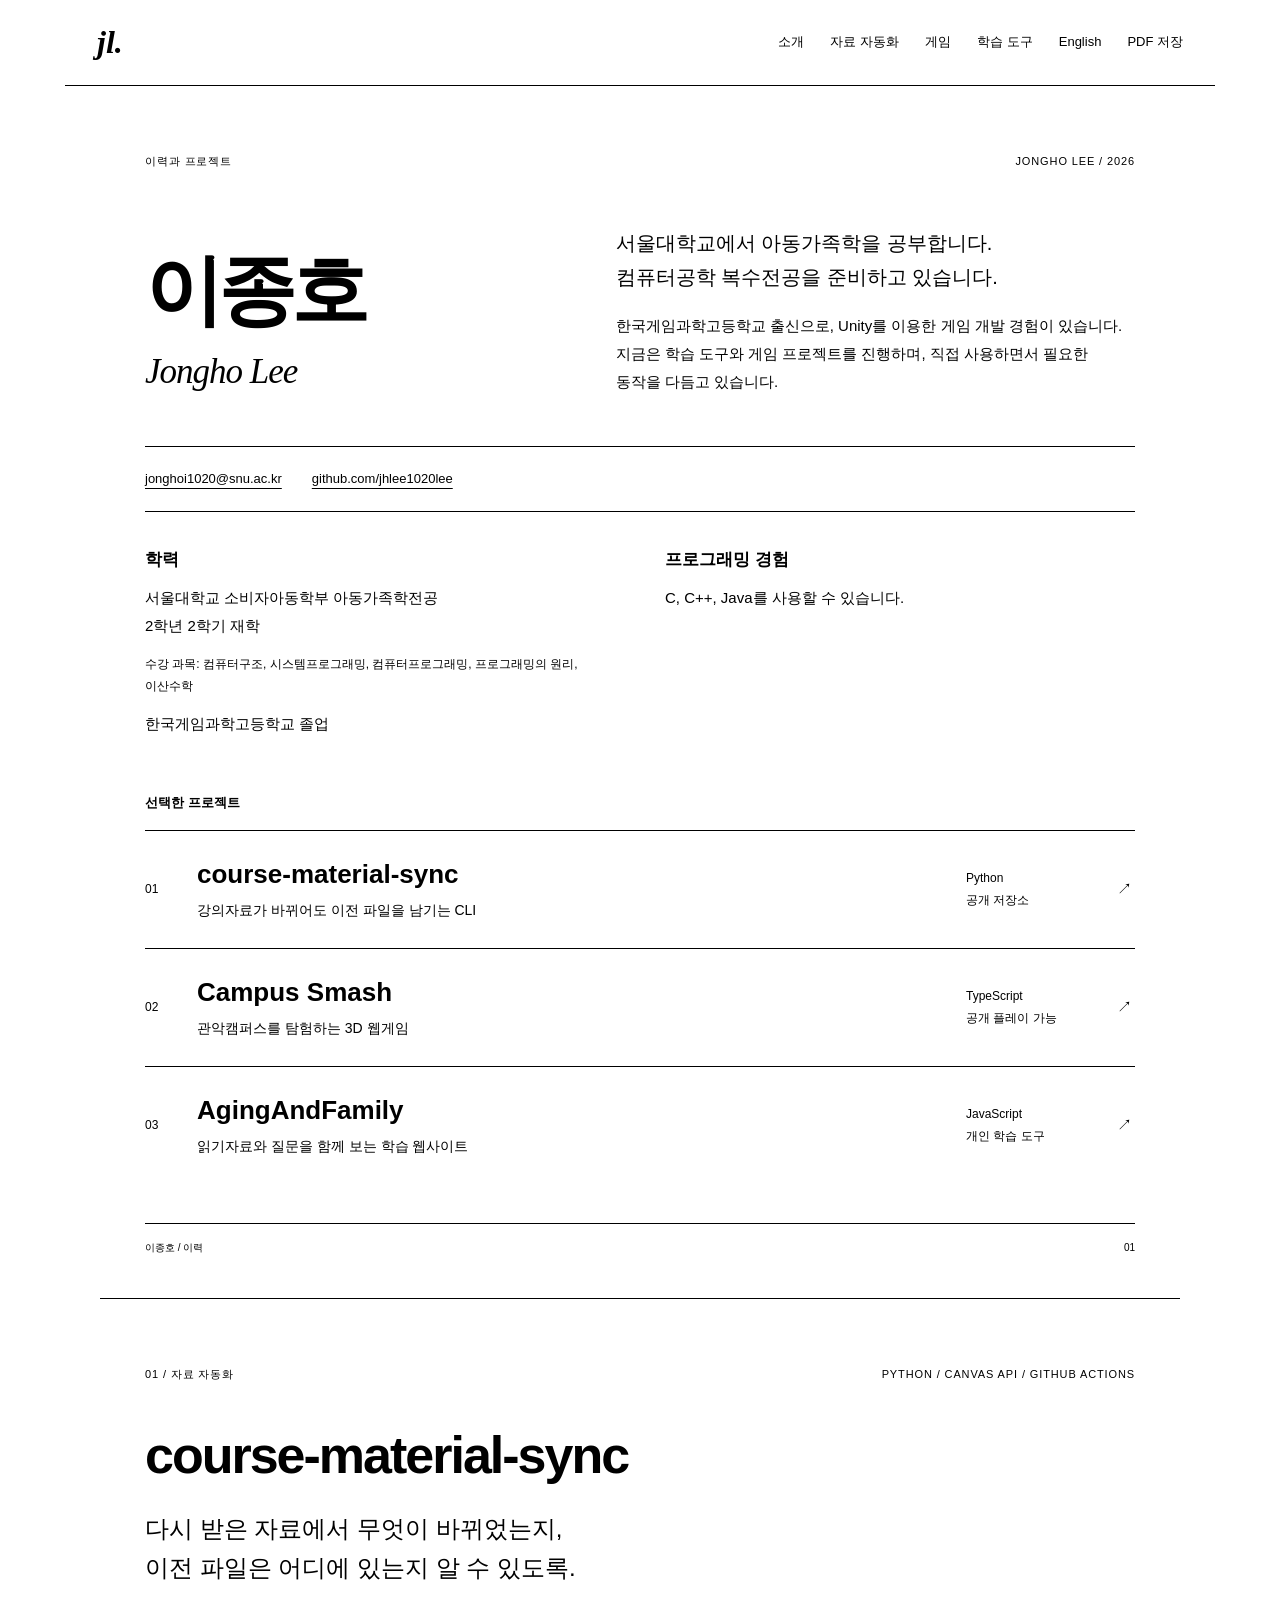
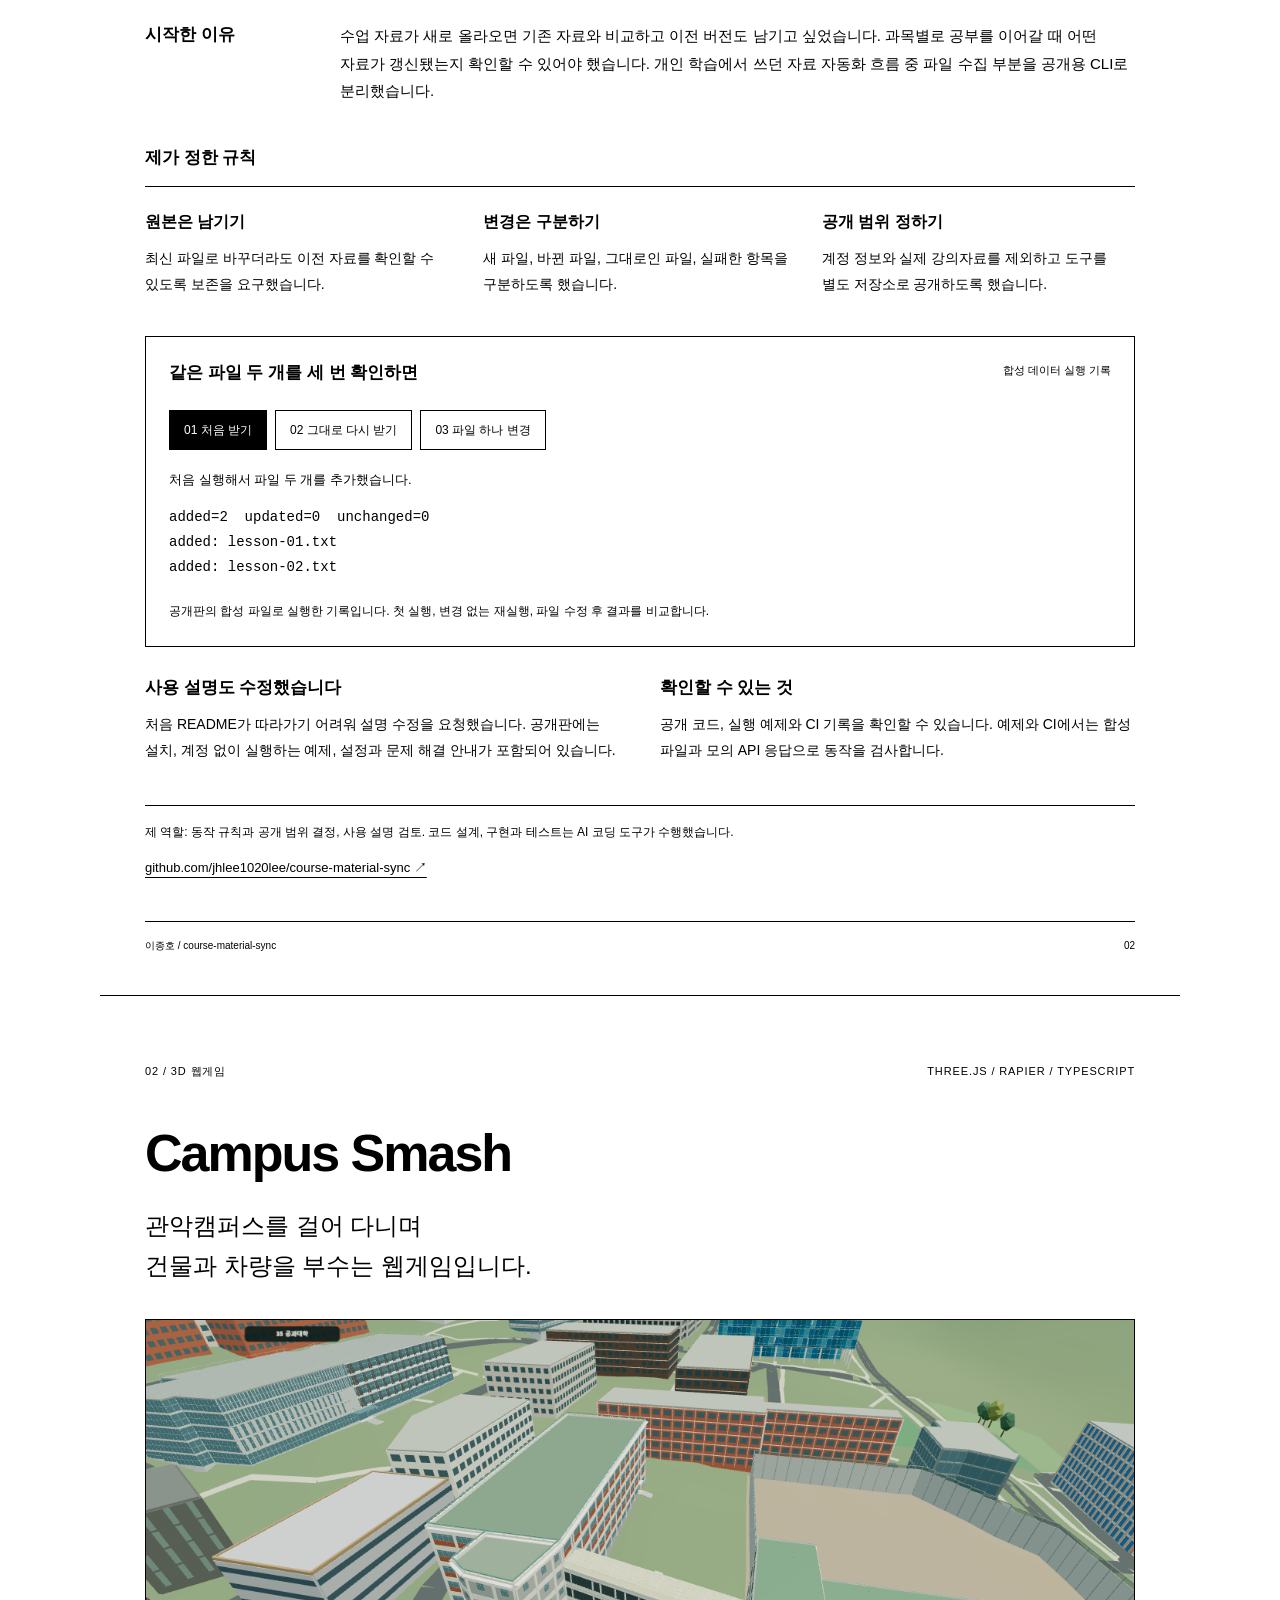
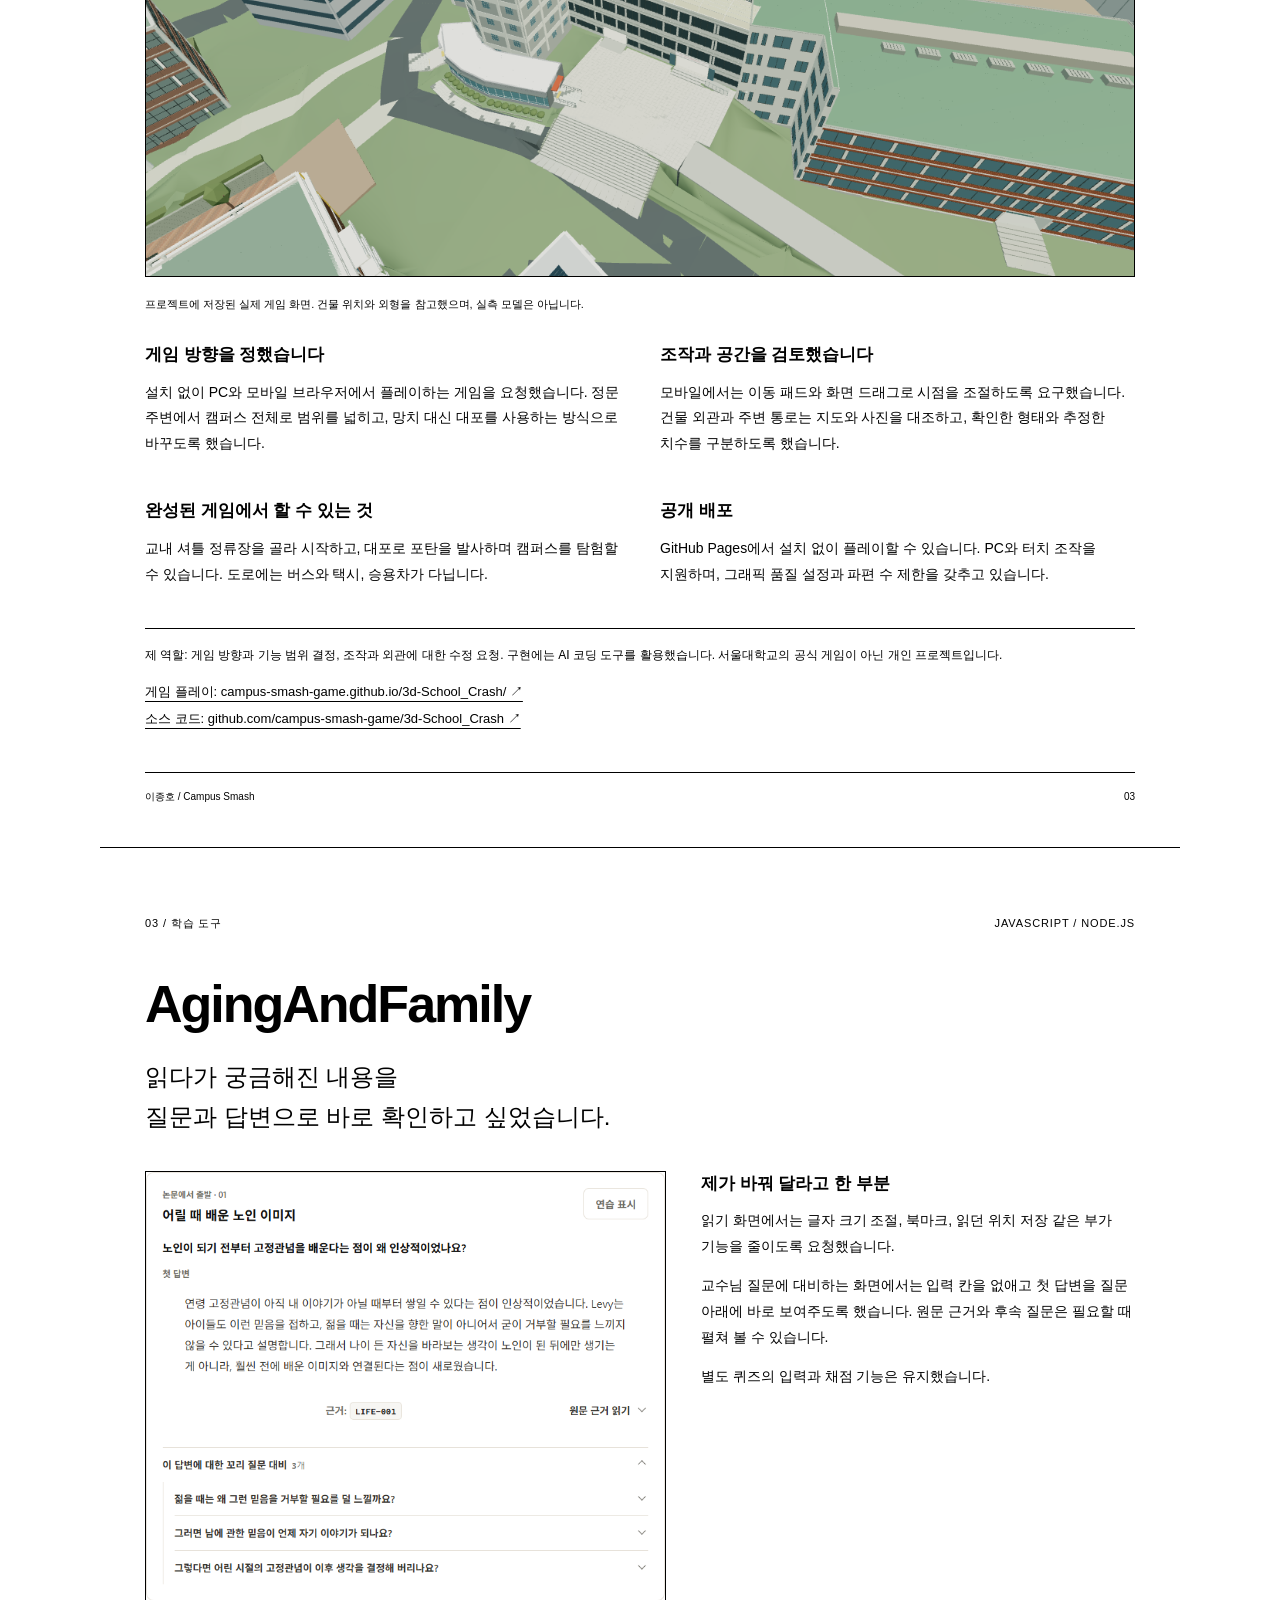
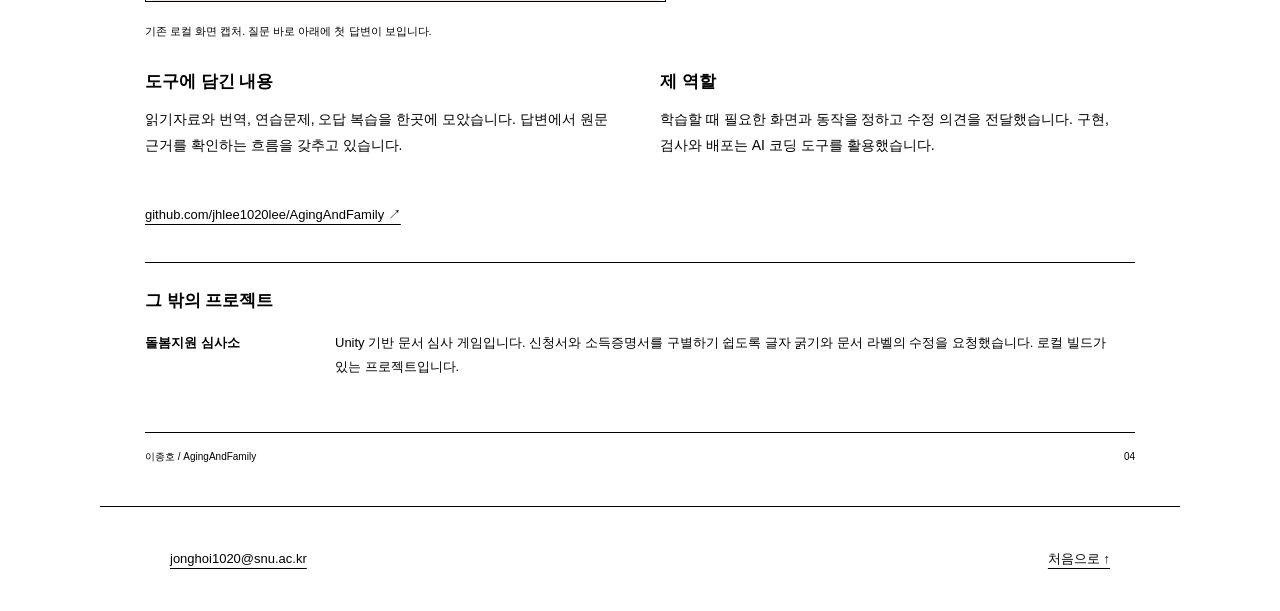
==== resume/index.html @ b64f860a "Publish portfolio and project case studies" ====
<!doctype html>
<html lang="ko"><head><meta charset="utf-8"><meta name="viewport" content="width=device-width,initial-scale=1"><title>이종호 | 이력과 프로젝트</title><meta name="description" content="서울대학교 이종호의 이력과 프로젝트. 강의자료 변경 관리 도구, 학습 웹사이트, 게임 프로젝트."><link rel="stylesheet" href="/assets/resume.css"><script src="/assets/resume.js" defer></script></head>
<body><header class="nav"><a href="/index.html" class="brand">jl.</a><nav><a href="#profile">소개</a><a href="#sync">자료 자동화</a><a href="#campus">게임</a><a href="#learning">학습 도구</a><a href="/index.html">English</a><a href="/assets/jongho-lee-portfolio.pdf" download>PDF 저장</a></nav></header>
<main>
<section class="sheet cover" id="profile"><div class="folio"><span>이력과 프로젝트</span><span>JONGHO LEE / 2026</span></div>
<div class="identity"><h1>이종호<span>Jongho Lee</span></h1><div class="intro"><p>서울대학교에서 아동가족학을 공부합니다.<br>컴퓨터공학 복수전공을 준비하고 있습니다.</p><p>한국게임과학고등학교 출신으로, Unity를 이용한 게임 개발 경험이 있습니다. 지금은 학습 도구와 게임 프로젝트를 진행하며, 직접 사용하면서 필요한 동작을 다듬고 있습니다.</p></div></div>
<div class="contact"><a href="mailto:jonghoi1020@snu.ac.kr">jonghoi1020@snu.ac.kr</a><a href="https://github.com/jhlee1020lee">github.com/jhlee1020lee</a></div>
<div class="profile-grid"><div><h2>학력</h2><p>서울대학교 소비자아동학부 아동가족학전공<br>2학년 2학기 재학</p><p class="minor">수강 과목: 컴퓨터구조, 시스템프로그래밍, 컴퓨터프로그래밍, 프로그래밍의 원리, 이산수학</p><p>한국게임과학고등학교 졸업</p></div><div><h2>프로그래밍 경험</h2><p>C, C++, Java를 사용할 수 있습니다.</p></div></div>
<h2 class="work-label">선택한 프로젝트</h2>
<a class="work-entry" href="#sync"><span class="number">01</span><div><h3>course-material-sync</h3><p>강의자료가 바뀌어도 이전 파일을 남기는 CLI</p></div><span class="kind">Python<br>공개 저장소</span><span aria-hidden="true">↗</span></a>
<a class="work-entry" href="#campus"><span class="number">02</span><div><h3>Campus Smash</h3><p>관악캠퍼스를 탐험하는 3D 웹게임</p></div><span class="kind">TypeScript<br>공개 플레이 가능</span><span aria-hidden="true">↗</span></a>
<a class="work-entry" href="#learning"><span class="number">03</span><div><h3>AgingAndFamily</h3><p>읽기자료와 질문을 함께 보는 학습 웹사이트</p></div><span class="kind">JavaScript<br>개인 학습 도구</span><span aria-hidden="true">↗</span></a>

<footer class="page-foot"><span>이종호 / 이력</span><span>01</span></footer></section>

<section class="sheet" id="sync"><div class="folio"><span>01 / 자료 자동화</span><span>PYTHON / CANVAS API / GITHUB ACTIONS</span></div><h2 class="case-title">course-material-sync</h2><p class="deck">다시 받은 자료에서 무엇이 바뀌었는지,<br>이전 파일은 어디에 있는지 알 수 있도록.</p>
<div class="case-intro"><h3>시작한 이유</h3><p>수업 자료가 새로 올라오면 기존 자료와 비교하고 이전 버전도 남기고 싶었습니다. 과목별로 공부를 이어갈 때 어떤 자료가 갱신됐는지 확인할 수 있어야 했습니다. 개인 학습에서 쓰던 자료 자동화 흐름 중 파일 수집 부분을 공개용 CLI로 분리했습니다.</p></div>
<h3 class="section-label">제가 정한 규칙</h3><div class="decisions"><div><b>원본은 남기기</b><p>최신 파일로 바꾸더라도 이전 자료를 확인할 수 있도록 보존을 요구했습니다.</p></div><div><b>변경은 구분하기</b><p>새 파일, 바뀐 파일, 그대로인 파일, 실패한 항목을 구분하도록 했습니다.</p></div><div><b>공개 범위 정하기</b><p>계정 정보와 실제 강의자료를 제외하고 도구를 별도 저장소로 공개하도록 했습니다.</p></div></div>
<div class="recording"><div class="recording-top"><h3>같은 파일 두 개를 세 번 확인하면</h3><span>합성 데이터 실행 기록</span></div><div class="run-tabs" role="group" aria-label="실행 기록 선택"><button data-run="0" aria-pressed="true">01 처음 받기</button><button data-run="1" aria-pressed="false">02 그대로 다시 받기</button><button data-run="2" aria-pressed="false">03 파일 하나 변경</button></div><p id="run-context" aria-live="polite">처음 실행해서 파일 두 개를 추가했습니다.</p><pre id="run-output">added=2  updated=0  unchanged=0
added: lesson-01.txt
added: lesson-02.txt</pre><div class="print-runs"><div><b>처음 받기</b><span>추가 2</span></div><div><b>변경 없이 재실행</b><span>동일 2</span></div><div><b>한 파일 수정 후</b><span>변경 1 / 동일 1</span></div></div><p class="caption">공개판의 합성 파일로 실행한 기록입니다. 첫 실행, 변경 없는 재실행, 파일 수정 후 결과를 비교합니다.</p></div>
<div class="case-bottom"><div><h3>사용 설명도 수정했습니다</h3><p>처음 README가 따라가기 어려워 설명 수정을 요청했습니다. 공개판에는 설치, 계정 없이 실행하는 예제, 설정과 문제 해결 안내가 포함되어 있습니다.</p></div><div><h3>확인할 수 있는 것</h3><p>공개 코드, 실행 예제와 CI 기록을 확인할 수 있습니다. 예제와 CI에서는 합성 파일과 모의 API 응답으로 동작을 검사합니다.</p></div></div>
<p class="role-note">제 역할: 동작 규칙과 공개 범위 결정, 사용 설명 검토. 코드 설계, 구현과 테스트는 AI 코딩 도구가 수행했습니다.</p><a class="repo" href="https://github.com/jhlee1020lee/course-material-sync">github.com/jhlee1020lee/course-material-sync ↗</a><footer class="page-foot"><span>이종호 / course-material-sync</span><span>02</span></footer></section>

<section class="sheet" id="campus"><div class="folio"><span>02 / 3D 웹게임</span><span>THREE.JS / RAPIER / TYPESCRIPT</span></div><h2 class="case-title">Campus Smash</h2><p class="deck">관악캠퍼스를 걸어 다니며<br>건물과 차량을 부수는 웹게임입니다.</p>
<figure class="campus-image"><img src="/assets/campus-smash.png" width="1280" height="720" alt="Campus Smash에 구현된 서울대학교 공대 건물과 주변 도로"><figcaption>프로젝트에 저장된 실제 게임 화면. 건물 위치와 외형을 참고했으며, 실측 모델은 아닙니다.</figcaption></figure>
<div class="case-bottom"><div><h3>게임 방향을 정했습니다</h3><p>설치 없이 PC와 모바일 브라우저에서 플레이하는 게임을 요청했습니다. 정문 주변에서 캠퍼스 전체로 범위를 넓히고, 망치 대신 대포를 사용하는 방식으로 바꾸도록 했습니다.</p></div><div><h3>조작과 공간을 검토했습니다</h3><p>모바일에서는 이동 패드와 화면 드래그로 시점을 조절하도록 요구했습니다. 건물 외관과 주변 통로는 지도와 사진을 대조하고, 확인한 형태와 추정한 치수를 구분하도록 했습니다.</p></div></div>
<div class="case-bottom"><div><h3>완성된 게임에서 할 수 있는 것</h3><p>교내 셔틀 정류장을 골라 시작하고, 대포로 포탄을 발사하며 캠퍼스를 탐험할 수 있습니다. 도로에는 버스와 택시, 승용차가 다닙니다.</p></div><div><h3>공개 배포</h3><p>GitHub Pages에서 설치 없이 플레이할 수 있습니다. PC와 터치 조작을 지원하며, 그래픽 품질 설정과 파편 수 제한을 갖추고 있습니다.</p></div></div>
<p class="role-note">제 역할: 게임 방향과 기능 범위 결정, 조작과 외관에 대한 수정 요청. 구현에는 AI 코딩 도구를 활용했습니다. 서울대학교의 공식 게임이 아닌 개인 프로젝트입니다.</p>
<p><a class="repo" href="https://campus-smash-game.github.io/3d-School_Crash/">게임 플레이: campus-smash-game.github.io/3d-School_Crash/ ↗</a><br><a class="repo" href="https://github.com/campus-smash-game/3d-School_Crash">소스 코드: github.com/campus-smash-game/3d-School_Crash ↗</a></p>
<footer class="page-foot"><span>이종호 / Campus Smash</span><span>03</span></footer></section>

<section class="sheet" id="learning"><div class="folio"><span>03 / 학습 도구</span><span>JAVASCRIPT / NODE.JS</span></div><h2 class="case-title">AgingAndFamily</h2><p class="deck">읽다가 궁금해진 내용을<br>질문과 답변으로 바로 확인하고 싶었습니다.</p>
<div class="learning-layout"><figure><img src="/assets/aging-answer.png" width="744" height="616" alt="질문 아래 첫 답변이 표시되고 원문 근거와 후속 질문을 펼쳐 볼 수 있는 실제 학습 화면"><figcaption>기존 로컬 화면 캡처. 질문 바로 아래에 첫 답변이 보입니다.</figcaption></figure><div class="learning-copy"><h3>제가 바꿔 달라고 한 부분</h3><p>읽기 화면에서는 글자 크기 조절, 북마크, 읽던 위치 저장 같은 부가 기능을 줄이도록 요청했습니다.</p><p>교수님 질문에 대비하는 화면에서는 입력 칸을 없애고 첫 답변을 질문 아래에 바로 보여주도록 했습니다. 원문 근거와 후속 질문은 필요할 때 펼쳐 볼 수 있습니다.</p><p>별도 퀴즈의 입력과 채점 기능은 유지했습니다.</p></div></div>
<div class="case-bottom"><div><h3>도구에 담긴 내용</h3><p>읽기자료와 번역, 연습문제, 오답 복습을 한곳에 모았습니다. 답변에서 원문 근거를 확인하는 흐름을 갖추고 있습니다.</p></div><div><h3>제 역할</h3><p>학습할 때 필요한 화면과 동작을 정하고 수정 의견을 전달했습니다. 구현, 검사와 배포는 AI 코딩 도구를 활용했습니다.</p></div></div><a class="repo" href="https://github.com/jhlee1020lee/AgingAndFamily">github.com/jhlee1020lee/AgingAndFamily ↗</a>
<div class="games"><h3>그 밖의 프로젝트</h3><div class="game-row"><b>돌봄지원 심사소</b><p>Unity 기반 문서 심사 게임입니다. 신청서와 소득증명서를 구별하기 쉽도록 글자 굵기와 문서 라벨의 수정을 요청했습니다. 로컬 빌드가 있는 프로젝트입니다.</p></div></div>
<footer class="page-foot"><span>이종호 / AgingAndFamily</span><span>04</span></footer></section>
</main><footer class="web-footer"><a href="mailto:jonghoi1020@snu.ac.kr">jonghoi1020@snu.ac.kr</a><a href="#profile">처음으로 ↑</a></footer></body></html>
---- assets/resume.css ----
@charset "UTF-8";
*{box-sizing:border-box}html{scroll-behavior:smooth;scroll-padding-top:90px}body{margin:0;color:#000;background:#fff;font-family:"Malgun Gothic",Arial,sans-serif;font-size:15px;line-height:1.85;word-break:keep-all}a{color:#000;text-underline-offset:5px}button{font:inherit;color:#000;background:#fff;cursor:pointer}a:focus-visible,button:focus-visible{outline:2px solid #000;outline-offset:5px}.nav{max-width:1150px;margin:auto;display:flex;justify-content:space-between;align-items:center;padding:24px 32px;border-bottom:1px solid #000}.brand{font:bold italic 32px Georgia;text-decoration:none}.nav nav{display:flex;gap:26px;font-size:13px}.nav nav a{text-decoration:none}.nav nav a:hover{text-decoration:underline}.sheet{max-width:1080px;margin:0 auto;padding:65px 45px 40px;border-bottom:1px solid #000;scroll-margin-top:20px}.folio{display:flex;justify-content:space-between;font-size:11px;letter-spacing:.08em}.identity{display:grid;grid-template-columns:1fr 1.25fr;gap:55px;margin:55px 0 32px;align-items:center}h1{font-size:78px;line-height:1.1;margin:0;letter-spacing:-5px}h1 span{display:block;font:italic 35px Georgia;letter-spacing:-1px;margin-top:18px}.intro p:first-child{font-size:20px;line-height:1.7}.intro p{margin:0 0 18px}.contact{display:flex;gap:30px;padding:20px 0;border-top:1px solid #000;border-bottom:1px solid #000;font-size:13px}.profile-grid,.case-bottom{display:grid;grid-template-columns:1fr 1fr;gap:50px;margin:35px 0}.profile-grid h2,h3{font-size:17px;line-height:1.5;margin:0 0 12px}p{margin:0 0 13px}.minor,.caption,.role-note{font-size:12px}.work-label{font-size:13px;margin:40px 0 15px}.work-entry{display:grid;grid-template-columns:36px 1fr 135px 18px;gap:16px;padding:24px 0;text-decoration:none;border-top:1px solid #000;align-items:center}.work-entry h3{font-size:26px;margin:0}.work-entry p{font-size:14px;margin:4px 0 0}.number,.kind{font-size:12px}.cover-end{margin-top:28px;font-size:13px}.page-foot{display:flex;justify-content:space-between;font-size:10px;margin-top:40px;padding-top:15px;border-top:1px solid #000}.case-title{font-size:52px;letter-spacing:-2px;line-height:1.2;margin:40px 0 22px}.deck{font-size:24px;line-height:1.65;margin-bottom:34px}.case-intro{display:grid;grid-template-columns:160px 1fr;gap:35px}.section-label{margin:27px 0 15px}.decisions{display:grid;grid-template-columns:repeat(3,1fr);gap:25px;border-top:1px solid #000;padding-top:20px}.decisions b{font-size:16px}.decisions p{font-size:14px;margin-top:10px}.recording{border:1px solid #000;margin:25px 0;padding:23px}.recording-top{display:flex;justify-content:space-between;gap:20px}.recording-top span{font-size:11px}.run-tabs{display:flex;gap:8px;margin:12px 0 18px}.run-tabs button{border:1px solid #000;font-size:12px;padding:8px 14px}.run-tabs button[aria-pressed=true]{background:#000;color:#fff}#run-context{font-size:13px}pre{font:14px/1.8 Consolas,monospace;overflow-x:auto;margin:10px 0 20px}.caption{margin:12px 0 0}.print-runs{display:none}.case-bottom{margin:28px 0;gap:40px}.case-bottom p{font-size:14px}.role-note{border-top:1px solid #000;padding-top:15px;margin-bottom:10px}.repo{font-size:13px}.learning-layout{display:grid;grid-template-columns:1.2fr 1fr;gap:35px;align-items:start}figure{margin:0}figure img{width:100%;height:auto;border:1px solid #000}figcaption{font-size:11px;margin:10px 0 0}.learning-copy p{font-size:14px}.games{border-top:1px solid #000;margin-top:35px;padding-top:25px}.game-row{display:grid;grid-template-columns:160px 1fr;gap:30px;font-size:13px;margin-top:17px}.web-footer{max-width:990px;margin:40px auto;display:flex;justify-content:space-between;font-size:13px;padding:0 25px}
@media(max-width:700px){.nav{padding:18px 22px}.nav nav{gap:12px;flex-wrap:wrap;justify-content:flex-end}.nav nav a:nth-child(2),.nav nav a:nth-child(3){display:none}.sheet{padding:35px 24px}.folio{font-size:9px;gap:12px}.identity{grid-template-columns:1fr;gap:30px;margin:40px 0 20px}h1{font-size:64px}.intro p:first-child{font-size:18px}.contact{flex-direction:column;gap:8px;font-size:12px}.profile-grid,.case-bottom,.learning-layout{grid-template-columns:1fr;gap:22px}.work-entry{grid-template-columns:22px 1fr 14px;gap:10px}.kind{display:none}.work-entry h3{font-size:21px}.work-entry p{font-size:12px}.case-title{font-size:34px;overflow-wrap:anywhere}.deck{font-size:20px}.case-intro{grid-template-columns:1fr;gap:4px}.decisions{grid-template-columns:1fr;gap:15px}.decisions p{margin-bottom:0}.recording{padding:16px}.recording-top{display:block}.run-tabs{gap:5px}.run-tabs button{font-size:10px;padding:8px}pre{font-size:11px}.game-row{grid-template-columns:1fr;gap:6px}}
@page{size:A4;margin:0}
@media print{html{scroll-padding:0}body{font-size:10pt;line-height:1.7;print-color-adjust:exact;-webkit-print-color-adjust:exact}.nav,.web-footer{display:none}.sheet{width:210mm;max-width:none;min-height:297mm;height:297mm;padding:15mm 17mm 12mm;margin:0;border:0;break-after:page;position:relative}.sheet:last-child{break-after:auto}.folio{font-size:8pt}.identity{gap:10mm;margin:17mm 0 10mm}h1{font-size:51pt}h1 span{font-size:23pt}.intro p:first-child{font-size:13pt}.intro p{font-size:10pt;margin-bottom:4mm}.contact{font-size:8.5pt;gap:8mm;padding:5mm 0}.profile-grid{gap:10mm;margin:9mm 0}.profile-grid h2,h3{font-size:11pt}.profile-grid p{font-size:10pt}.work-label{margin:10mm 0 4mm}.work-entry{grid-template-columns:8mm 1fr 28mm 4mm;padding:7mm 0;gap:4mm}.work-entry h3{font-size:18pt}.work-entry p{font-size:10pt}.kind,.number{font-size:8pt}.cover-end{font-size:9pt;margin-top:8mm}.page-foot{position:absolute;left:17mm;right:17mm;bottom:11mm;font-size:7.5pt;margin:0;padding-top:3mm}.case-title{font-size:32pt;margin:10mm 0 5mm}.deck{font-size:16pt;margin-bottom:7mm}.case-intro{grid-template-columns:30mm 1fr;gap:7mm}.case-intro p{font-size:9.5pt}.section-label{margin:6mm 0 4mm}.decisions{gap:6mm;padding-top:4mm}.decisions b{font-size:10pt}.decisions p{font-size:9pt;margin-top:2mm}.recording{margin:5mm 0;padding:5mm}.recording-top h3{font-size:10pt}.recording-top span{font-size:7pt}.run-tabs,#run-context,#run-output{display:none}.print-runs{display:grid;grid-template-columns:1fr 1fr 1fr;gap:5mm;margin:3mm 0}.print-runs b,.print-runs span{display:block;font-size:9pt}.print-runs span{font:16pt Georgia;margin-top:2mm}.caption{font-size:7.5pt;margin-top:3mm}.case-bottom{gap:8mm;margin:6mm 0}.case-bottom p,.learning-copy p{font-size:9pt}.role-note{font-size:8pt;padding-top:3mm;margin-bottom:2mm}.repo{font-size:8.5pt}.learning-layout{gap:7mm;grid-template-columns:1.12fr 1fr}.learning-copy h3{font-size:10pt}figcaption{font-size:7.5pt}.games{margin-top:8mm;padding-top:5mm}.game-row{grid-template-columns:33mm 1fr;gap:6mm;font-size:9pt;margin-top:4mm}a{text-decoration:none}.minor{font-size:9pt}}

.campus-image{margin-bottom:25px}.campus-image img{width:100%;height:auto}.campus-image figcaption{margin-top:8px}@media print{.cover .work-entry{padding:4mm 0}.cover .work-entry h3{font-size:16pt}.cover .work-label{margin-top:6mm}.campus-image{margin-bottom:5mm}.campus-image img{max-height:83mm;object-fit:contain}.campus-image figcaption{font-size:7pt}#campus .case-bottom{margin:5mm 0}#campus .case-bottom p{font-size:8.5pt}}

@media print{.campus-image img{max-height:73mm}#campus .deck{margin-bottom:5mm}}
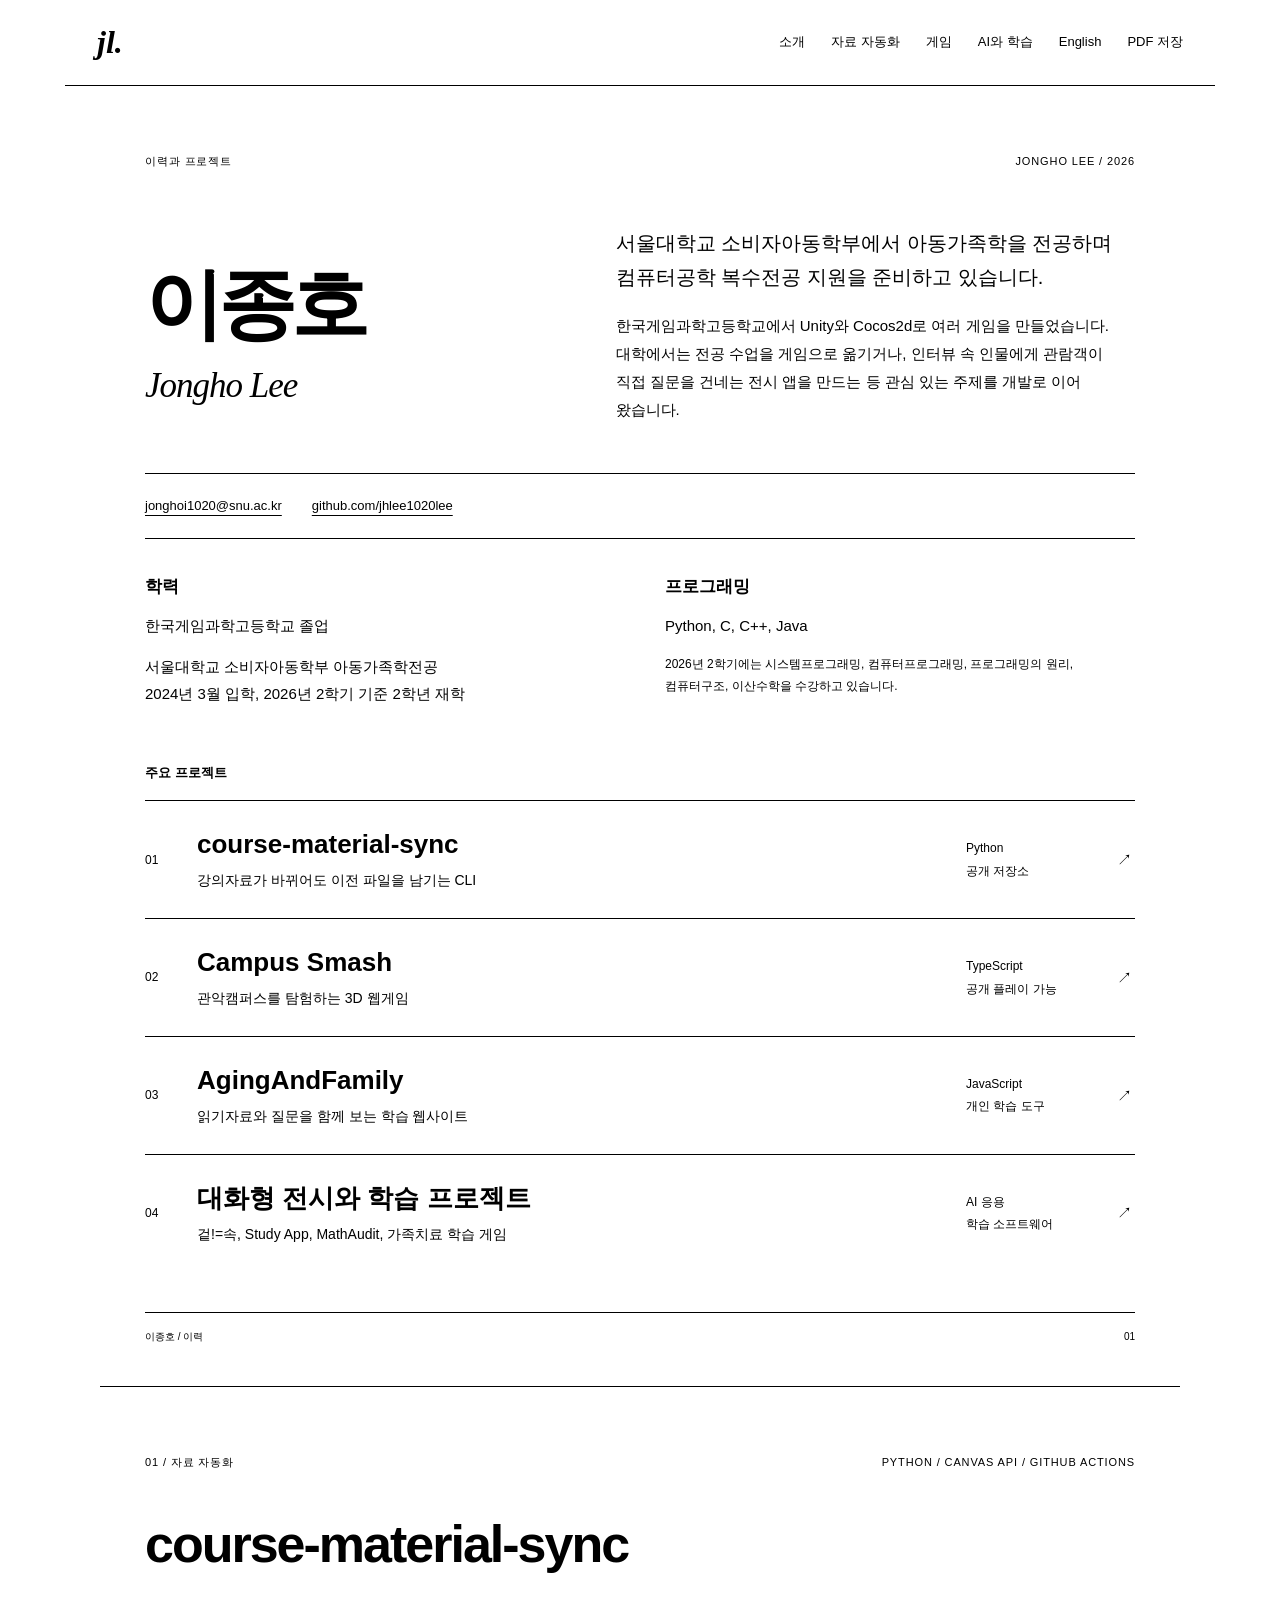
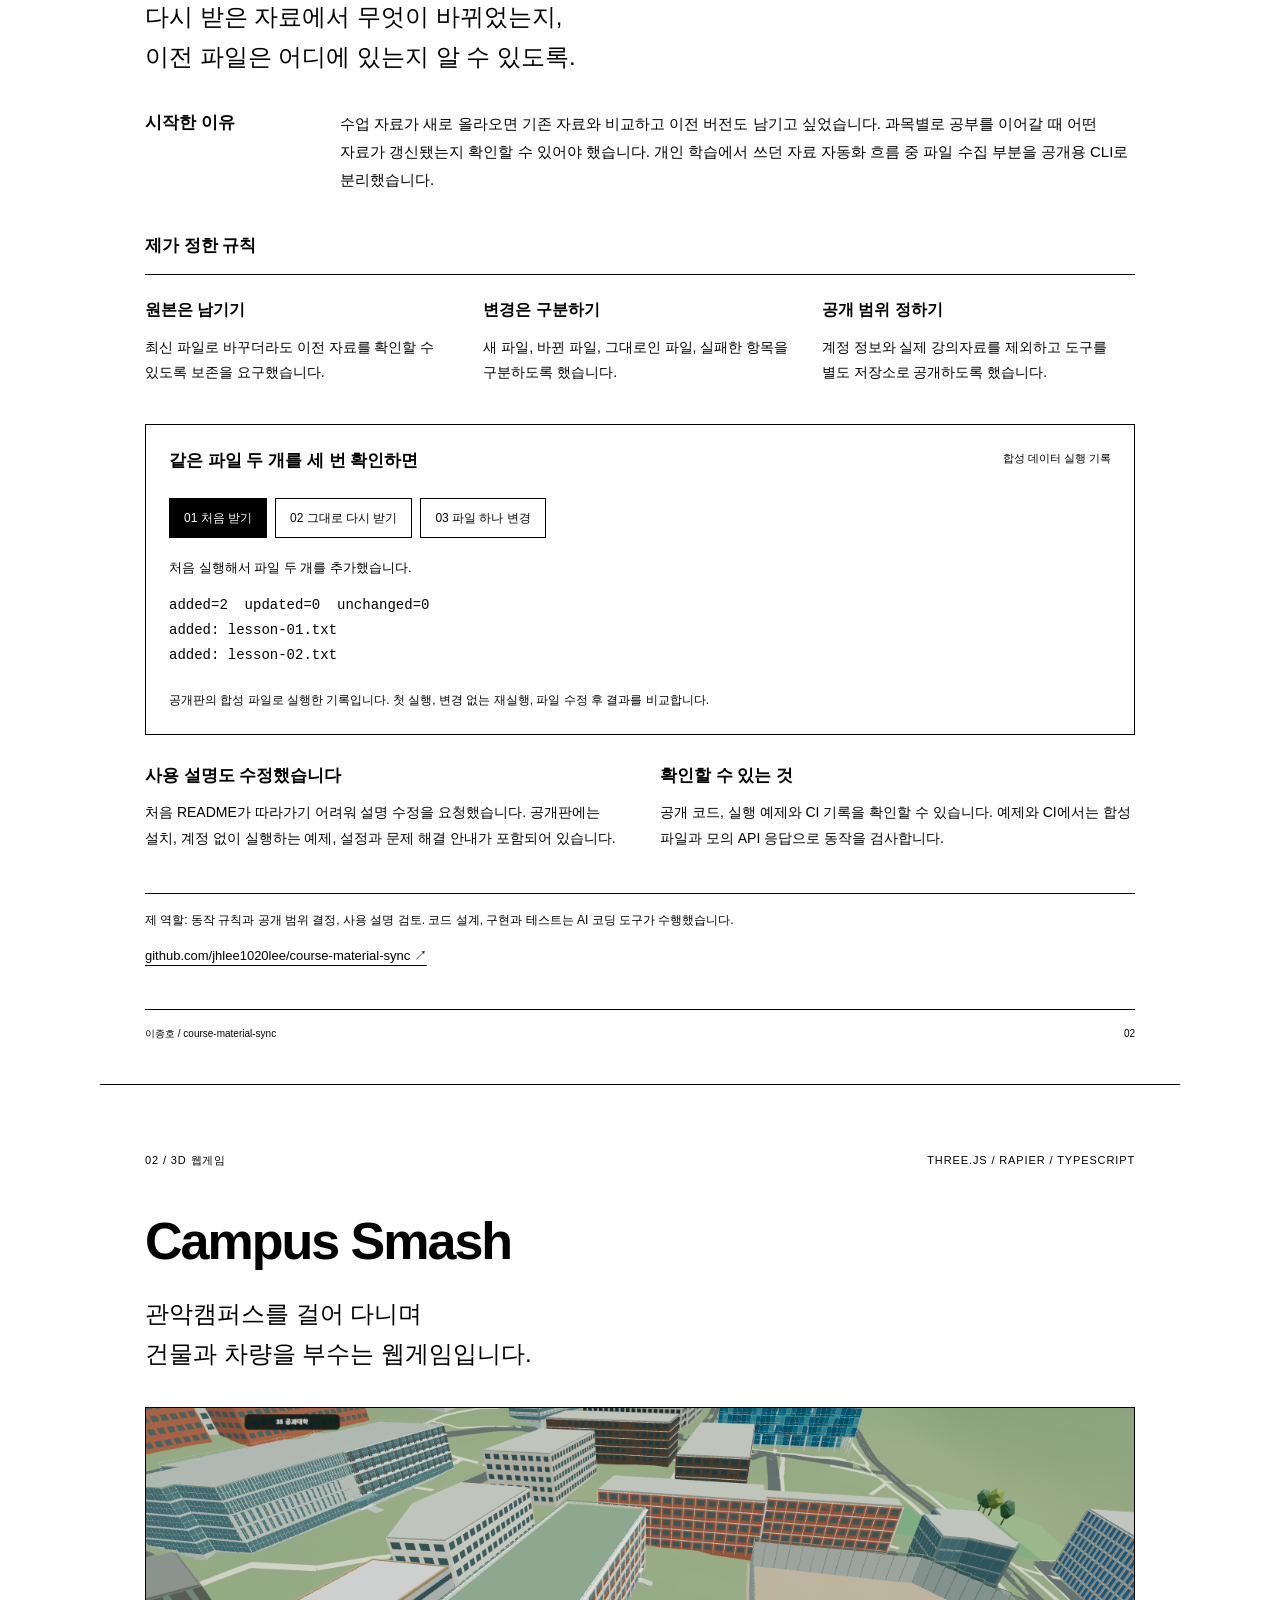
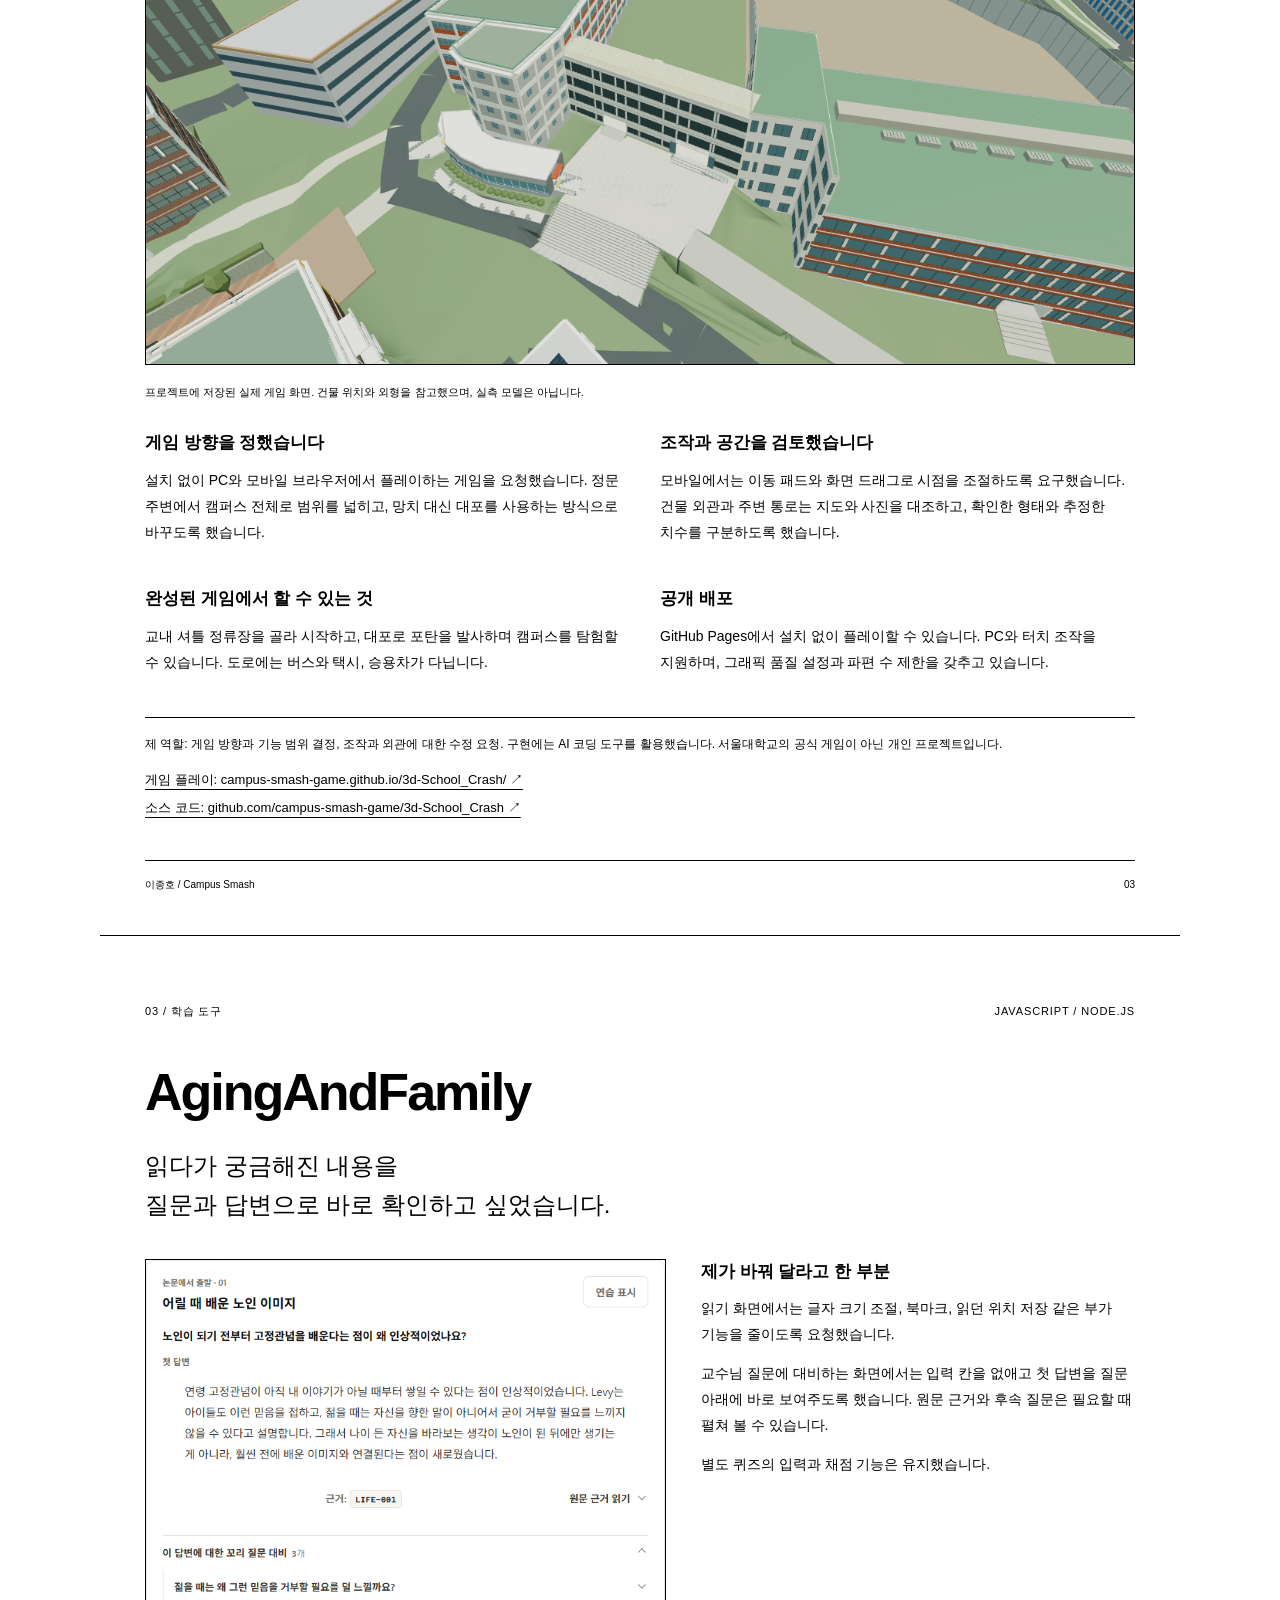
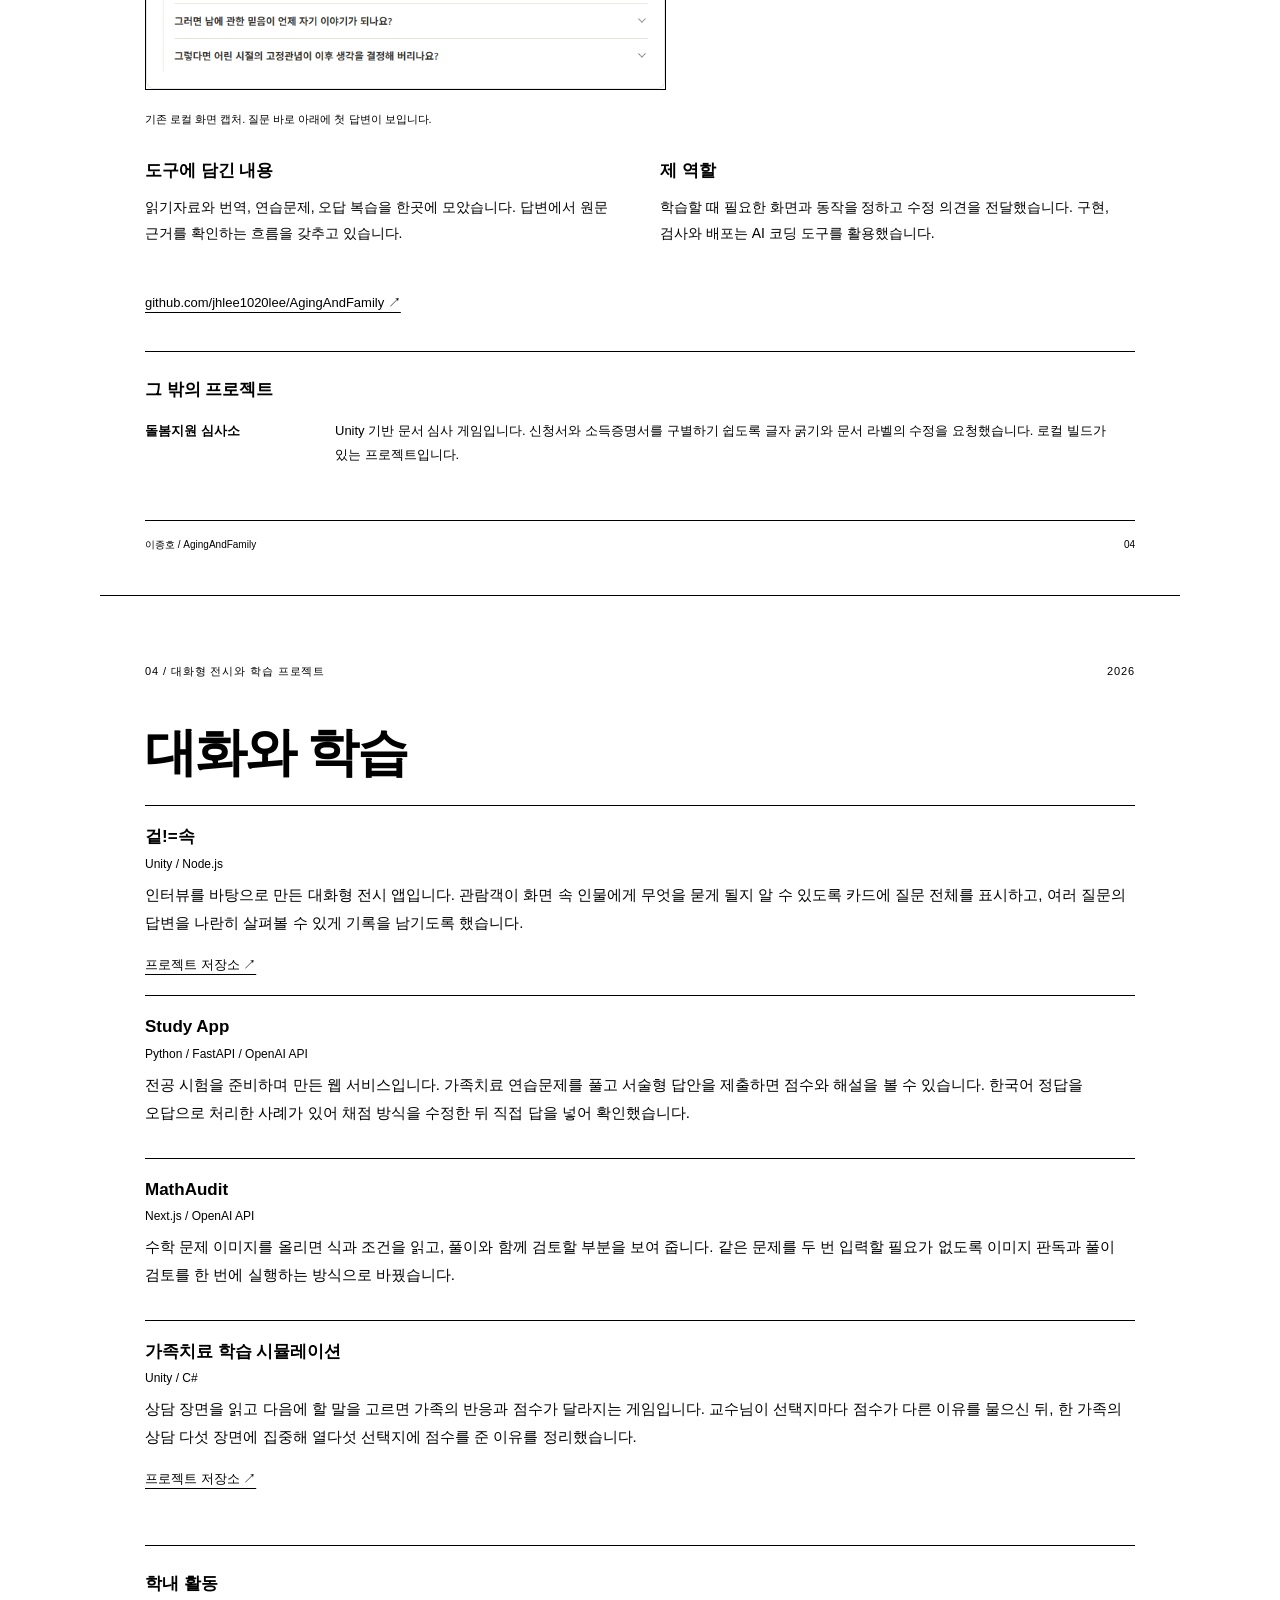
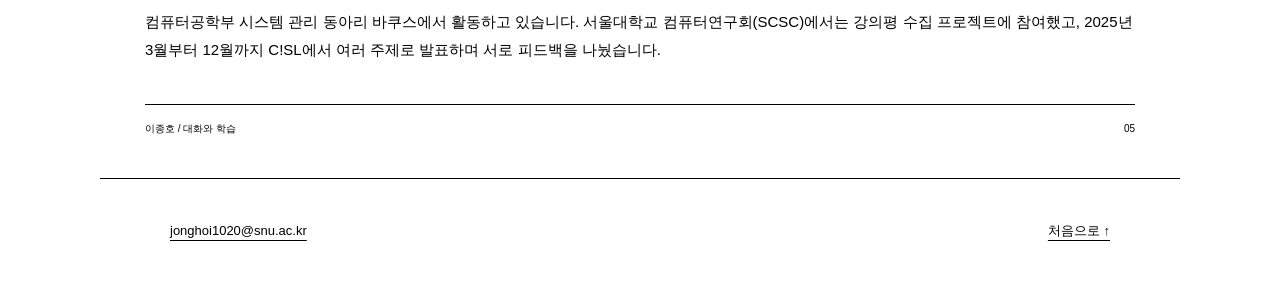
==== commit 0ddcedcb: "Update bilingual portfolio with interactive AI and learning projects" ====
--- a/resume/index.html
+++ b/resume/index.html
@@ -1,16 +1,17 @@
 <!doctype html>
-<html lang="ko"><head><meta charset="utf-8"><meta name="viewport" content="width=device-width,initial-scale=1"><title>이종호 | 이력과 프로젝트</title><meta name="description" content="서울대학교 이종호의 이력과 프로젝트. 강의자료 변경 관리 도구, 학습 웹사이트, 게임 프로젝트."><link rel="stylesheet" href="/assets/resume.css"><script src="/assets/resume.js" defer></script></head>
-<body><header class="nav"><a href="/index.html" class="brand">jl.</a><nav><a href="#profile">소개</a><a href="#sync">자료 자동화</a><a href="#campus">게임</a><a href="#learning">학습 도구</a><a href="/index.html">English</a><a href="/assets/jongho-lee-portfolio.pdf" download>PDF 저장</a></nav></header>
+<html lang="ko"><head><meta charset="utf-8"><meta name="viewport" content="width=device-width,initial-scale=1"><title>이종호 | 이력과 프로젝트</title><meta name="description" content="서울대학교 아동가족학전공 이종호의 포트폴리오. 대화형 전시, 학습 도구, 자료 자동화와 게임 프로젝트를 소개합니다."><link rel="stylesheet" href="/assets/resume.css"><script src="/assets/resume.js" defer></script></head>
+<body><header class="nav"><a href="/index.html" class="brand">jl.</a><nav><a href="#profile">소개</a><a href="#sync">자료 자동화</a><a href="#campus">게임</a><a href="#software">AI와 학습</a><a href="/index.html">English</a><a href="/assets/jongho-lee-portfolio.pdf" download>PDF 저장</a></nav></header>
 <main>
 <section class="sheet cover" id="profile"><div class="folio"><span>이력과 프로젝트</span><span>JONGHO LEE / 2026</span></div>
-<div class="identity"><h1>이종호<span>Jongho Lee</span></h1><div class="intro"><p>서울대학교에서 아동가족학을 공부합니다.<br>컴퓨터공학 복수전공을 준비하고 있습니다.</p><p>한국게임과학고등학교 출신으로, Unity를 이용한 게임 개발 경험이 있습니다. 지금은 학습 도구와 게임 프로젝트를 진행하며, 직접 사용하면서 필요한 동작을 다듬고 있습니다.</p></div></div>
+<div class="identity"><h1>이종호<span>Jongho Lee</span></h1><div class="intro"><p>서울대학교 소비자아동학부에서 아동가족학을 전공하며 컴퓨터공학 복수전공 지원을 준비하고 있습니다.</p><p>한국게임과학고등학교에서 Unity와 Cocos2d로 여러 게임을 만들었습니다. 대학에서는 전공 수업을 게임으로 옮기거나, 인터뷰 속 인물에게 관람객이 직접 질문을 건네는 전시 앱을 만드는 등 관심 있는 주제를 개발로 이어 왔습니다.</p></div></div>
 <div class="contact"><a href="mailto:jonghoi1020@snu.ac.kr">jonghoi1020@snu.ac.kr</a><a href="https://github.com/jhlee1020lee">github.com/jhlee1020lee</a></div>
-<div class="profile-grid"><div><h2>학력</h2><p>서울대학교 소비자아동학부 아동가족학전공<br>2학년 2학기 재학</p><p class="minor">수강 과목: 컴퓨터구조, 시스템프로그래밍, 컴퓨터프로그래밍, 프로그래밍의 원리, 이산수학</p><p>한국게임과학고등학교 졸업</p></div><div><h2>프로그래밍 경험</h2><p>C, C++, Java를 사용할 수 있습니다.</p></div></div>
-<h2 class="work-label">선택한 프로젝트</h2>
+<div class="profile-grid"><div><h2>학력</h2><p>한국게임과학고등학교 졸업</p><p>서울대학교 소비자아동학부 아동가족학전공<br>2024년 3월 입학, 2026년 2학기 기준 2학년 재학</p></div><div><h2>프로그래밍</h2><p>Python, C, C++, Java</p><p class="minor">2026년 2학기에는 시스템프로그래밍, 컴퓨터프로그래밍, 프로그래밍의 원리, 컴퓨터구조, 이산수학을 수강하고 있습니다.</p></div></div>
+<h2 class="work-label">주요 프로젝트</h2>
 <a class="work-entry" href="#sync"><span class="number">01</span><div><h3>course-material-sync</h3><p>강의자료가 바뀌어도 이전 파일을 남기는 CLI</p></div><span class="kind">Python<br>공개 저장소</span><span aria-hidden="true">↗</span></a>
 <a class="work-entry" href="#campus"><span class="number">02</span><div><h3>Campus Smash</h3><p>관악캠퍼스를 탐험하는 3D 웹게임</p></div><span class="kind">TypeScript<br>공개 플레이 가능</span><span aria-hidden="true">↗</span></a>
 <a class="work-entry" href="#learning"><span class="number">03</span><div><h3>AgingAndFamily</h3><p>읽기자료와 질문을 함께 보는 학습 웹사이트</p></div><span class="kind">JavaScript<br>개인 학습 도구</span><span aria-hidden="true">↗</span></a>
 
+<a class="work-entry" href="#software"><span class="number">04</span><div><h3>대화형 전시와 학습 프로젝트</h3><p>겉!=속, Study App, MathAudit, 가족치료 학습 게임</p></div><span class="kind">AI 응용<br>학습 소프트웨어</span><span aria-hidden="true">↗</span></a>
 <footer class="page-foot"><span>이종호 / 이력</span><span>01</span></footer></section>
 
 <section class="sheet" id="sync"><div class="folio"><span>01 / 자료 자동화</span><span>PYTHON / CANVAS API / GITHUB ACTIONS</span></div><h2 class="case-title">course-material-sync</h2><p class="deck">다시 받은 자료에서 무엇이 바뀌었는지,<br>이전 파일은 어디에 있는지 알 수 있도록.</p>
@@ -35,4 +36,9 @@
 <div class="case-bottom"><div><h3>도구에 담긴 내용</h3><p>읽기자료와 번역, 연습문제, 오답 복습을 한곳에 모았습니다. 답변에서 원문 근거를 확인하는 흐름을 갖추고 있습니다.</p></div><div><h3>제 역할</h3><p>학습할 때 필요한 화면과 동작을 정하고 수정 의견을 전달했습니다. 구현, 검사와 배포는 AI 코딩 도구를 활용했습니다.</p></div></div><a class="repo" href="https://github.com/jhlee1020lee/AgingAndFamily">github.com/jhlee1020lee/AgingAndFamily ↗</a>
 <div class="games"><h3>그 밖의 프로젝트</h3><div class="game-row"><b>돌봄지원 심사소</b><p>Unity 기반 문서 심사 게임입니다. 신청서와 소득증명서를 구별하기 쉽도록 글자 굵기와 문서 라벨의 수정을 요청했습니다. 로컬 빌드가 있는 프로젝트입니다.</p></div></div>
 <footer class="page-foot"><span>이종호 / AgingAndFamily</span><span>04</span></footer></section>
+<section class="sheet" id="software"><div class="folio"><span>04 / 대화형 전시와 학습 프로젝트</span><span>2026</span></div><h2 class="case-title">대화와 학습</h2><article class="project-brief" id="interview"><h3>겉!=속</h3><p class="minor">Unity / Node.js</p><p>인터뷰를 바탕으로 만든 대화형 전시 앱입니다. 관람객이 화면 속 인물에게 무엇을 묻게 될지 알 수 있도록 카드에 질문 전체를 표시하고, 여러 질문의 답변을 나란히 살펴볼 수 있게 기록을 남기도록 했습니다.</p><a class="repo" href="https://github.com/jhlee1020lee/-snu-avatar-chat-prototype">프로젝트 저장소 ↗</a></article>
+<article class="project-brief" id="study-app"><h3>Study App</h3><p class="minor">Python / FastAPI / OpenAI API</p><p>전공 시험을 준비하며 만든 웹 서비스입니다. 가족치료 연습문제를 풀고 서술형 답안을 제출하면 점수와 해설을 볼 수 있습니다. 한국어 정답을 오답으로 처리한 사례가 있어 채점 방식을 수정한 뒤 직접 답을 넣어 확인했습니다.</p></article>
+<article class="project-brief" id="mathaudit"><h3>MathAudit</h3><p class="minor">Next.js / OpenAI API</p><p>수학 문제 이미지를 올리면 식과 조건을 읽고, 풀이와 함께 검토할 부분을 보여 줍니다. 같은 문제를 두 번 입력할 필요가 없도록 이미지 판독과 풀이 검토를 한 번에 실행하는 방식으로 바꿨습니다.</p></article>
+<article class="project-brief" id="therapy"><h3>가족치료 학습 시뮬레이션</h3><p class="minor">Unity / C#</p><p>상담 장면을 읽고 다음에 할 말을 고르면 가족의 반응과 점수가 달라지는 게임입니다. 교수님이 선택지마다 점수가 다른 이유를 물으신 뒤, 한 가족의 상담 다섯 장면에 집중해 열다섯 선택지에 점수를 준 이유를 정리했습니다.</p><a class="repo" href="https://github.com/jhlee1020lee/FamilyTherapy">프로젝트 저장소 ↗</a></article>
+<div class="games"><h3>학내 활동</h3><p>컴퓨터공학부 시스템 관리 동아리 바쿠스에서 활동하고 있습니다. 서울대학교 컴퓨터연구회(SCSC)에서는 강의평 수집 프로젝트에 참여했고, 2025년 3월부터 12월까지 C!SL에서 여러 주제로 발표하며 서로 피드백을 나눴습니다.</p></div><footer class="page-foot"><span>이종호 / 대화와 학습</span><span>05</span></footer></section>
 </main><footer class="web-footer"><a href="mailto:jonghoi1020@snu.ac.kr">jonghoi1020@snu.ac.kr</a><a href="#profile">처음으로 ↑</a></footer></body></html>
--- a/assets/resume.css
+++ b/assets/resume.css
@@ -7,3 +7,6 @@
 .campus-image{margin-bottom:25px}.campus-image img{width:100%;height:auto}.campus-image figcaption{margin-top:8px}@media print{.cover .work-entry{padding:4mm 0}.cover .work-entry h3{font-size:16pt}.cover .work-label{margin-top:6mm}.campus-image{margin-bottom:5mm}.campus-image img{max-height:83mm;object-fit:contain}.campus-image figcaption{font-size:7pt}#campus .case-bottom{margin:5mm 0}#campus .case-bottom p{font-size:8.5pt}}
 
 @media print{.campus-image img{max-height:73mm}#campus .deck{margin-bottom:5mm}}
+
+.project-brief{border-top:1px solid #000;padding:18px 0}.project-brief h3{margin-bottom:3px}.project-brief .minor{margin-bottom:6px}@media print{.project-brief{padding:3mm 0}.project-brief p{margin-bottom:1.5mm}#software .games{margin-top:3mm;padding-top:3mm}}
+@media print{.cover .identity{margin:7mm 0 4mm}.cover .profile-grid{margin:4mm 0}.cover .work-entry{padding:2.2mm 0}}
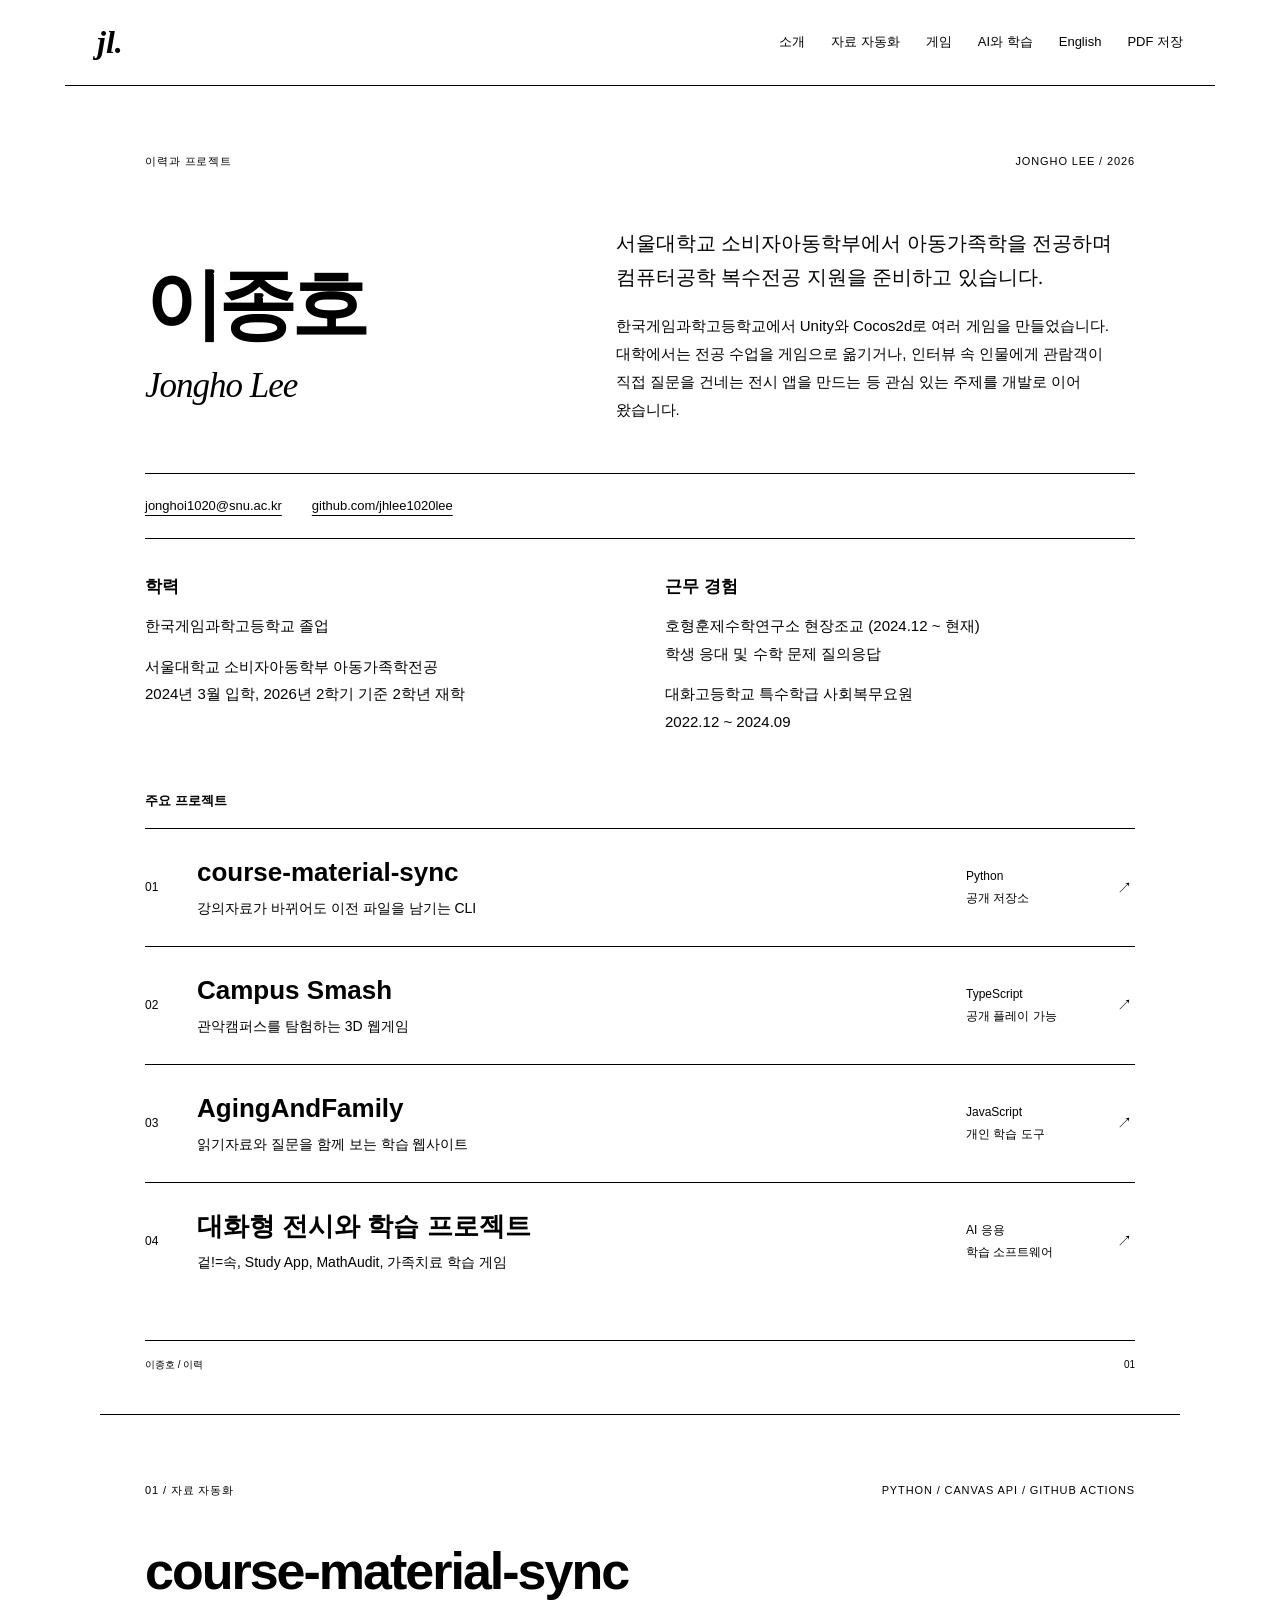
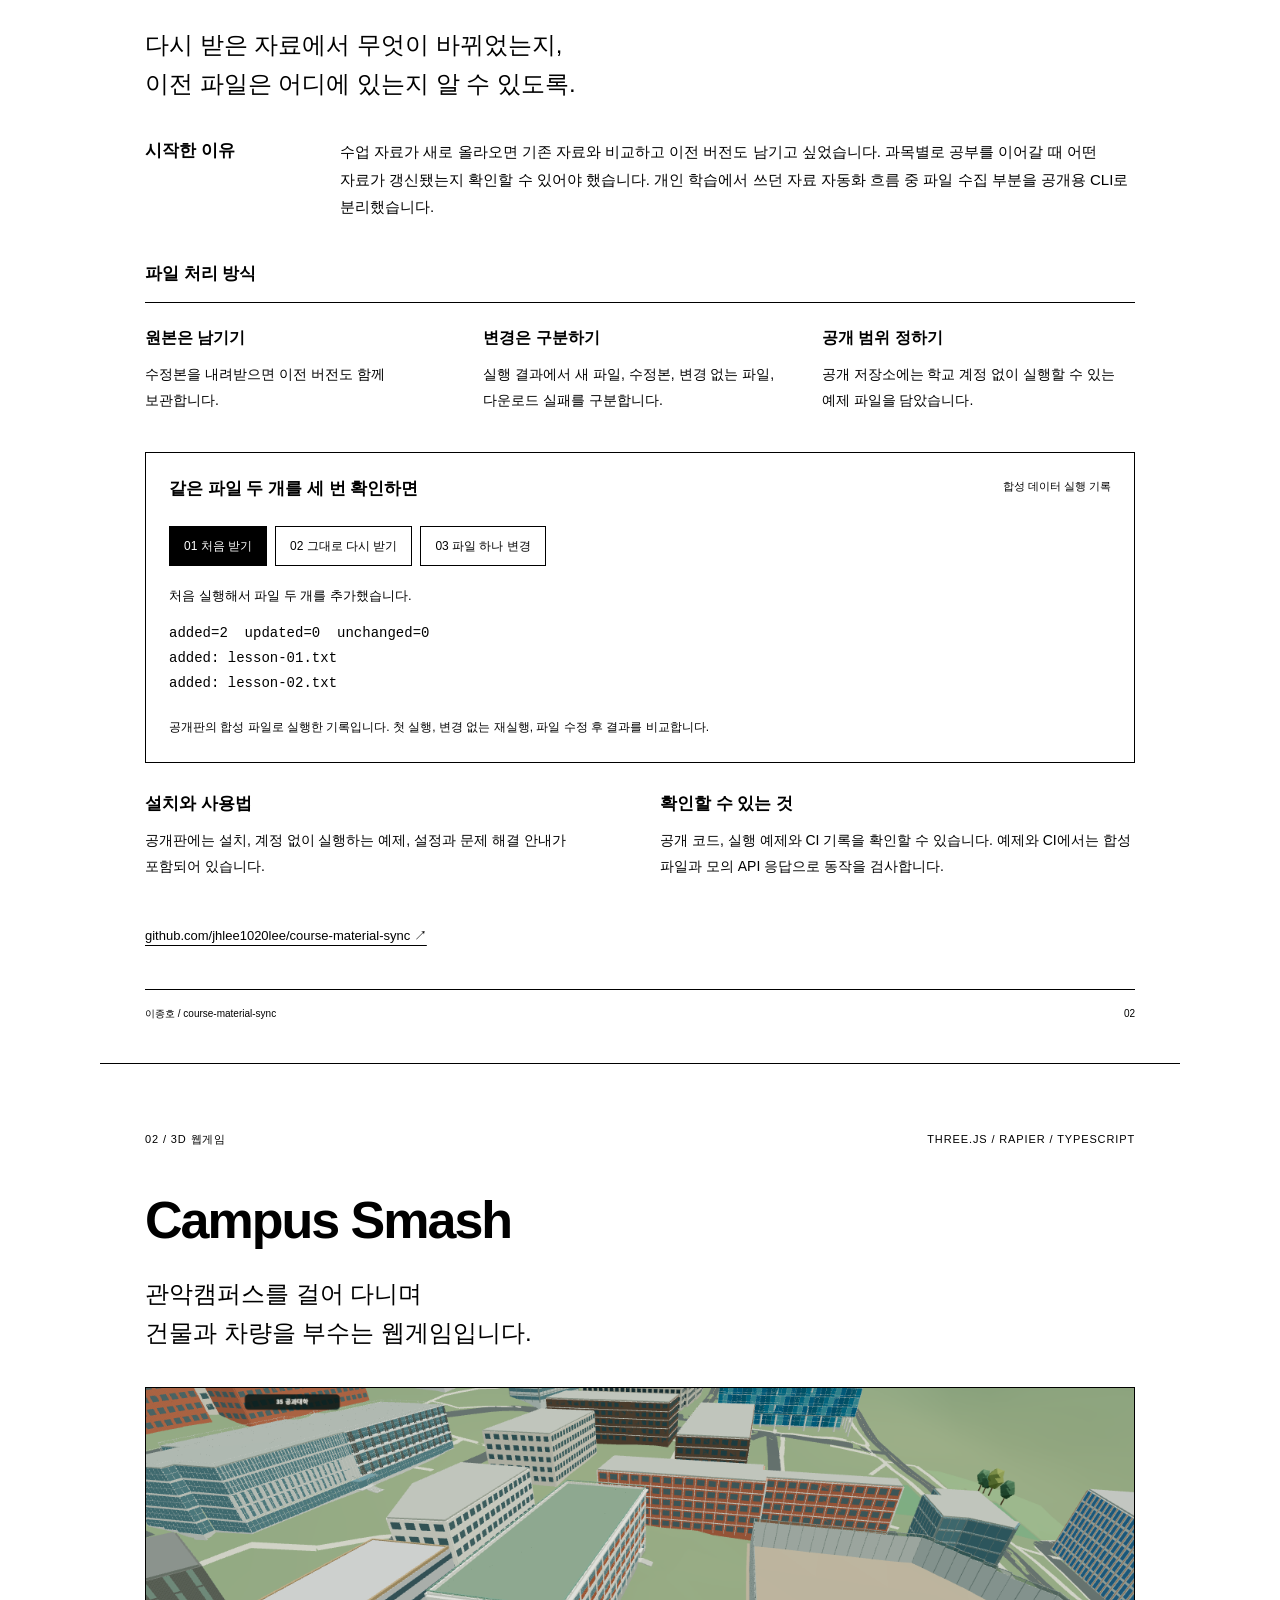
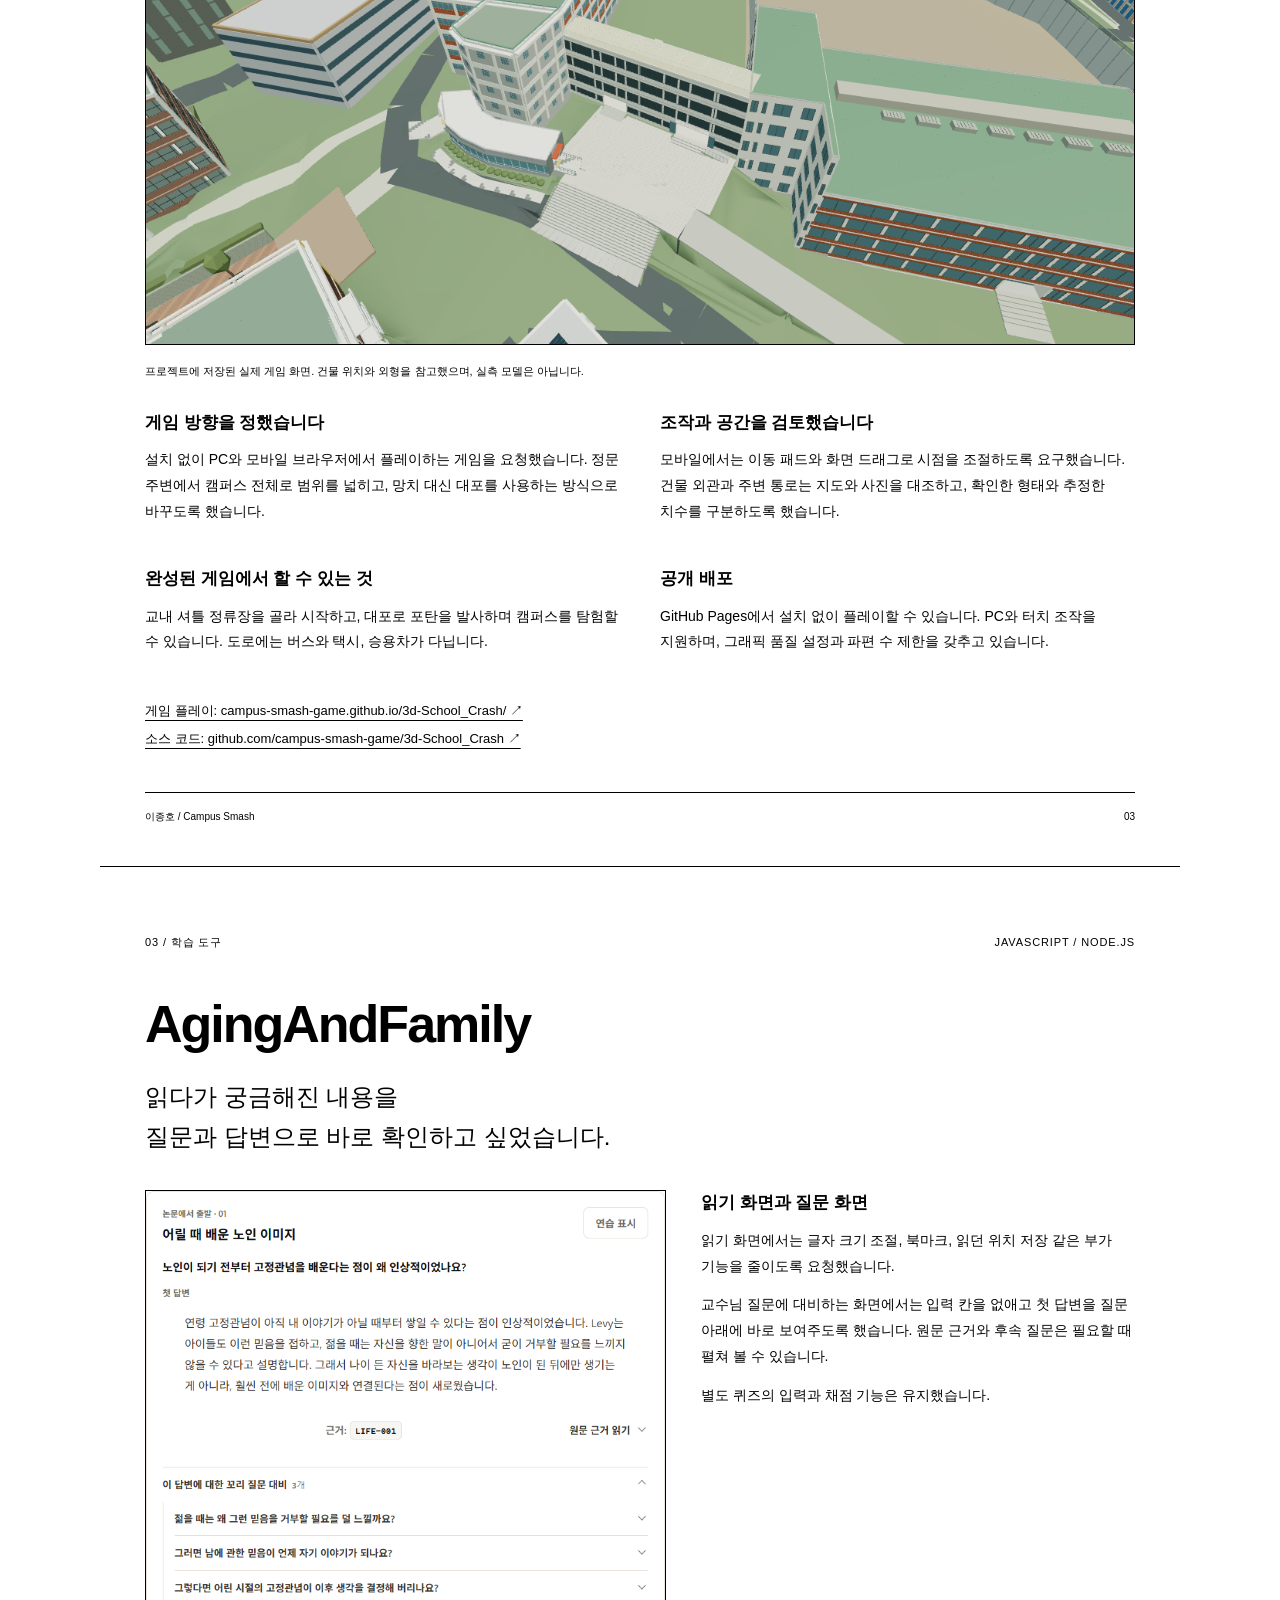
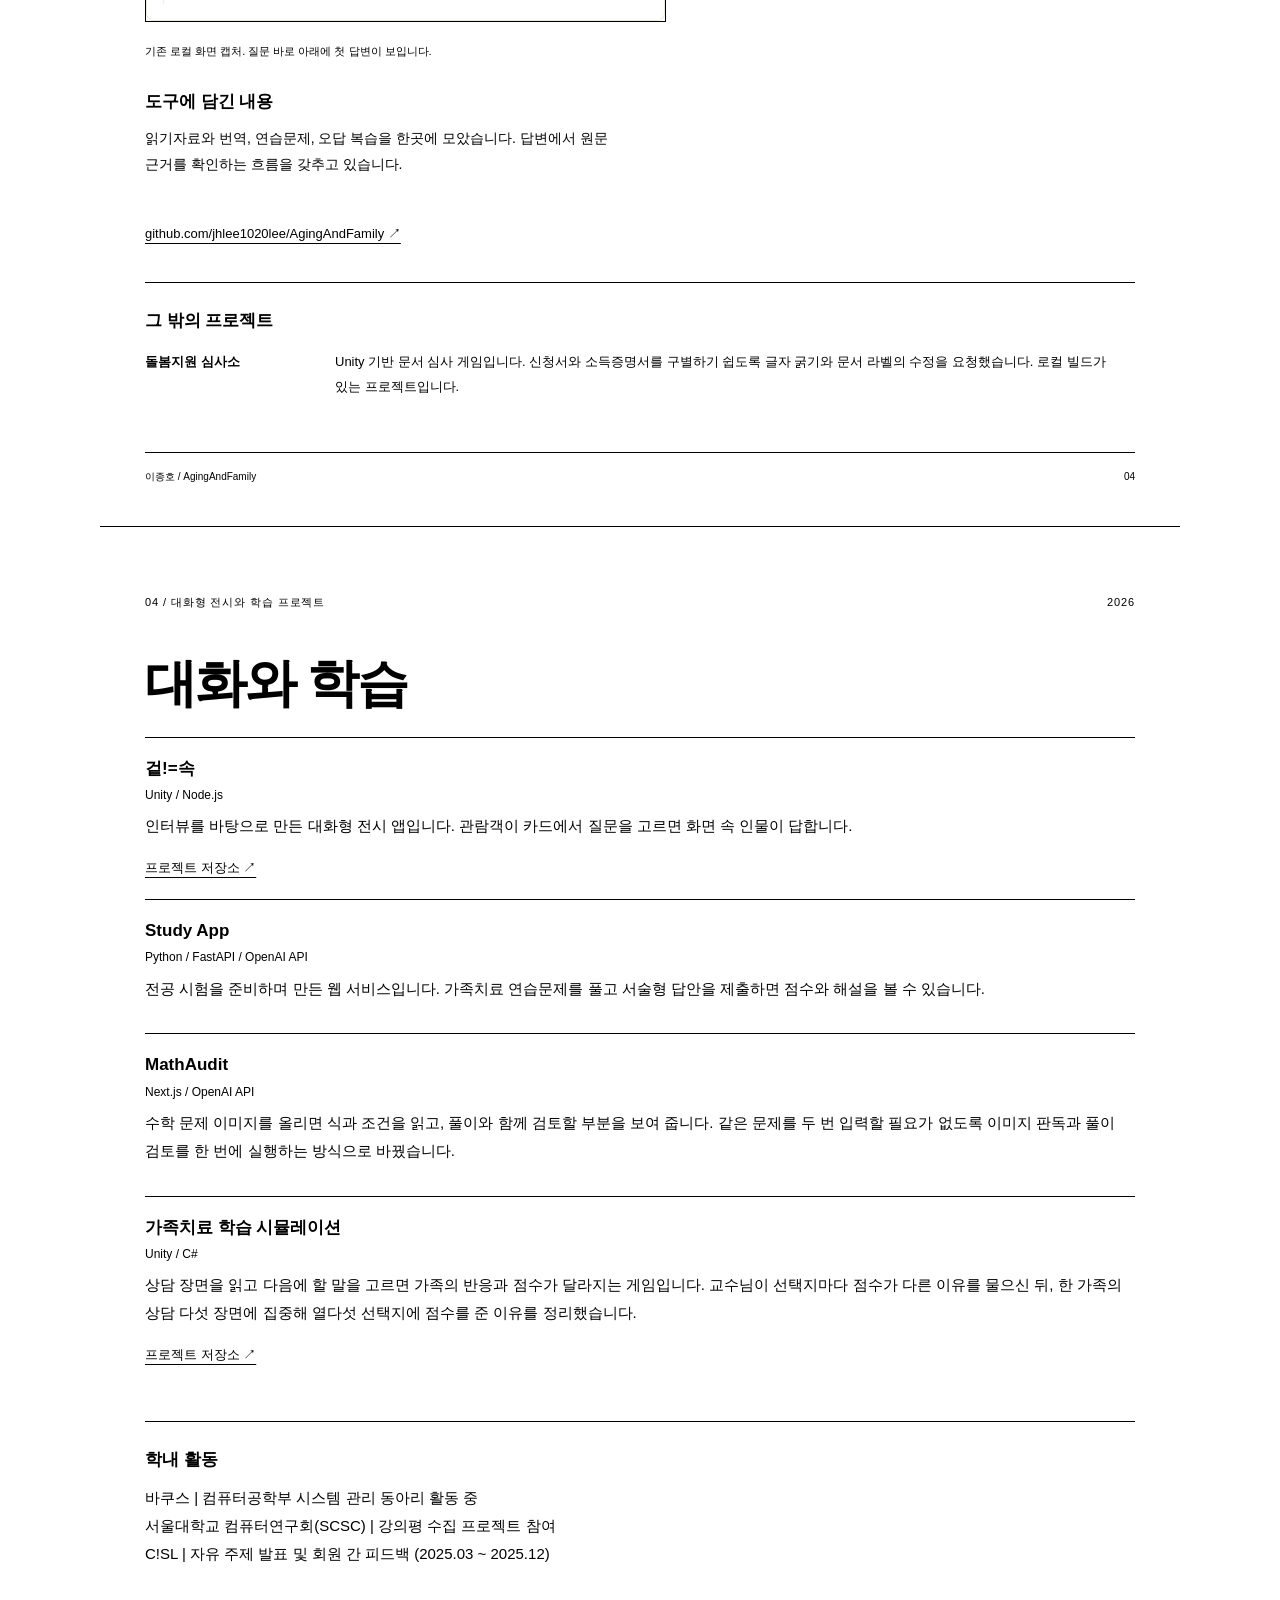
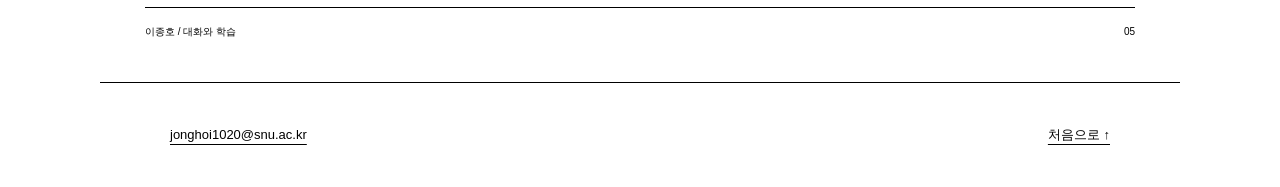
==== commit 54200d37: "Update portfolio projects, education and work history" ====
--- a/resume/index.html
+++ b/resume/index.html
@@ -5,7 +5,7 @@
 <section class="sheet cover" id="profile"><div class="folio"><span>이력과 프로젝트</span><span>JONGHO LEE / 2026</span></div>
 <div class="identity"><h1>이종호<span>Jongho Lee</span></h1><div class="intro"><p>서울대학교 소비자아동학부에서 아동가족학을 전공하며 컴퓨터공학 복수전공 지원을 준비하고 있습니다.</p><p>한국게임과학고등학교에서 Unity와 Cocos2d로 여러 게임을 만들었습니다. 대학에서는 전공 수업을 게임으로 옮기거나, 인터뷰 속 인물에게 관람객이 직접 질문을 건네는 전시 앱을 만드는 등 관심 있는 주제를 개발로 이어 왔습니다.</p></div></div>
 <div class="contact"><a href="mailto:jonghoi1020@snu.ac.kr">jonghoi1020@snu.ac.kr</a><a href="https://github.com/jhlee1020lee">github.com/jhlee1020lee</a></div>
-<div class="profile-grid"><div><h2>학력</h2><p>한국게임과학고등학교 졸업</p><p>서울대학교 소비자아동학부 아동가족학전공<br>2024년 3월 입학, 2026년 2학기 기준 2학년 재학</p></div><div><h2>프로그래밍</h2><p>Python, C, C++, Java</p><p class="minor">2026년 2학기에는 시스템프로그래밍, 컴퓨터프로그래밍, 프로그래밍의 원리, 컴퓨터구조, 이산수학을 수강하고 있습니다.</p></div></div>
+<div class="profile-grid"><div><h2>학력</h2><p>한국게임과학고등학교 졸업</p><p>서울대학교 소비자아동학부 아동가족학전공<br>2024년 3월 입학, 2026년 2학기 기준 2학년 재학</p></div><div><h2>근무 경험</h2><p>호형훈제수학연구소 현장조교 (2024.12 ~ 현재)<br>학생 응대 및 수학 문제 질의응답</p><p>대화고등학교 특수학급 사회복무요원<br>2022.12 ~ 2024.09</p></div></div>
 <h2 class="work-label">주요 프로젝트</h2>
 <a class="work-entry" href="#sync"><span class="number">01</span><div><h3>course-material-sync</h3><p>강의자료가 바뀌어도 이전 파일을 남기는 CLI</p></div><span class="kind">Python<br>공개 저장소</span><span aria-hidden="true">↗</span></a>
 <a class="work-entry" href="#campus"><span class="number">02</span><div><h3>Campus Smash</h3><p>관악캠퍼스를 탐험하는 3D 웹게임</p></div><span class="kind">TypeScript<br>공개 플레이 가능</span><span aria-hidden="true">↗</span></a>
@@ -16,29 +16,29 @@
 
 <section class="sheet" id="sync"><div class="folio"><span>01 / 자료 자동화</span><span>PYTHON / CANVAS API / GITHUB ACTIONS</span></div><h2 class="case-title">course-material-sync</h2><p class="deck">다시 받은 자료에서 무엇이 바뀌었는지,<br>이전 파일은 어디에 있는지 알 수 있도록.</p>
 <div class="case-intro"><h3>시작한 이유</h3><p>수업 자료가 새로 올라오면 기존 자료와 비교하고 이전 버전도 남기고 싶었습니다. 과목별로 공부를 이어갈 때 어떤 자료가 갱신됐는지 확인할 수 있어야 했습니다. 개인 학습에서 쓰던 자료 자동화 흐름 중 파일 수집 부분을 공개용 CLI로 분리했습니다.</p></div>
-<h3 class="section-label">제가 정한 규칙</h3><div class="decisions"><div><b>원본은 남기기</b><p>최신 파일로 바꾸더라도 이전 자료를 확인할 수 있도록 보존을 요구했습니다.</p></div><div><b>변경은 구분하기</b><p>새 파일, 바뀐 파일, 그대로인 파일, 실패한 항목을 구분하도록 했습니다.</p></div><div><b>공개 범위 정하기</b><p>계정 정보와 실제 강의자료를 제외하고 도구를 별도 저장소로 공개하도록 했습니다.</p></div></div>
+<h3 class="section-label">파일 처리 방식</h3><div class="decisions"><div><b>원본은 남기기</b><p>수정본을 내려받으면 이전 버전도 함께 보관합니다.</p></div><div><b>변경은 구분하기</b><p>실행 결과에서 새 파일, 수정본, 변경 없는 파일, 다운로드 실패를 구분합니다.</p></div><div><b>공개 범위 정하기</b><p>공개 저장소에는 학교 계정 없이 실행할 수 있는 예제 파일을 담았습니다.</p></div></div>
 <div class="recording"><div class="recording-top"><h3>같은 파일 두 개를 세 번 확인하면</h3><span>합성 데이터 실행 기록</span></div><div class="run-tabs" role="group" aria-label="실행 기록 선택"><button data-run="0" aria-pressed="true">01 처음 받기</button><button data-run="1" aria-pressed="false">02 그대로 다시 받기</button><button data-run="2" aria-pressed="false">03 파일 하나 변경</button></div><p id="run-context" aria-live="polite">처음 실행해서 파일 두 개를 추가했습니다.</p><pre id="run-output">added=2  updated=0  unchanged=0
 added: lesson-01.txt
 added: lesson-02.txt</pre><div class="print-runs"><div><b>처음 받기</b><span>추가 2</span></div><div><b>변경 없이 재실행</b><span>동일 2</span></div><div><b>한 파일 수정 후</b><span>변경 1 / 동일 1</span></div></div><p class="caption">공개판의 합성 파일로 실행한 기록입니다. 첫 실행, 변경 없는 재실행, 파일 수정 후 결과를 비교합니다.</p></div>
-<div class="case-bottom"><div><h3>사용 설명도 수정했습니다</h3><p>처음 README가 따라가기 어려워 설명 수정을 요청했습니다. 공개판에는 설치, 계정 없이 실행하는 예제, 설정과 문제 해결 안내가 포함되어 있습니다.</p></div><div><h3>확인할 수 있는 것</h3><p>공개 코드, 실행 예제와 CI 기록을 확인할 수 있습니다. 예제와 CI에서는 합성 파일과 모의 API 응답으로 동작을 검사합니다.</p></div></div>
-<p class="role-note">제 역할: 동작 규칙과 공개 범위 결정, 사용 설명 검토. 코드 설계, 구현과 테스트는 AI 코딩 도구가 수행했습니다.</p><a class="repo" href="https://github.com/jhlee1020lee/course-material-sync">github.com/jhlee1020lee/course-material-sync ↗</a><footer class="page-foot"><span>이종호 / course-material-sync</span><span>02</span></footer></section>
+<div class="case-bottom"><div><h3>설치와 사용법</h3><p>공개판에는 설치, 계정 없이 실행하는 예제, 설정과 문제 해결 안내가 포함되어 있습니다.</p></div><div><h3>확인할 수 있는 것</h3><p>공개 코드, 실행 예제와 CI 기록을 확인할 수 있습니다. 예제와 CI에서는 합성 파일과 모의 API 응답으로 동작을 검사합니다.</p></div></div>
+<a class="repo" href="https://github.com/jhlee1020lee/course-material-sync">github.com/jhlee1020lee/course-material-sync ↗</a><footer class="page-foot"><span>이종호 / course-material-sync</span><span>02</span></footer></section>
 
 <section class="sheet" id="campus"><div class="folio"><span>02 / 3D 웹게임</span><span>THREE.JS / RAPIER / TYPESCRIPT</span></div><h2 class="case-title">Campus Smash</h2><p class="deck">관악캠퍼스를 걸어 다니며<br>건물과 차량을 부수는 웹게임입니다.</p>
 <figure class="campus-image"><img src="/assets/campus-smash.png" width="1280" height="720" alt="Campus Smash에 구현된 서울대학교 공대 건물과 주변 도로"><figcaption>프로젝트에 저장된 실제 게임 화면. 건물 위치와 외형을 참고했으며, 실측 모델은 아닙니다.</figcaption></figure>
 <div class="case-bottom"><div><h3>게임 방향을 정했습니다</h3><p>설치 없이 PC와 모바일 브라우저에서 플레이하는 게임을 요청했습니다. 정문 주변에서 캠퍼스 전체로 범위를 넓히고, 망치 대신 대포를 사용하는 방식으로 바꾸도록 했습니다.</p></div><div><h3>조작과 공간을 검토했습니다</h3><p>모바일에서는 이동 패드와 화면 드래그로 시점을 조절하도록 요구했습니다. 건물 외관과 주변 통로는 지도와 사진을 대조하고, 확인한 형태와 추정한 치수를 구분하도록 했습니다.</p></div></div>
 <div class="case-bottom"><div><h3>완성된 게임에서 할 수 있는 것</h3><p>교내 셔틀 정류장을 골라 시작하고, 대포로 포탄을 발사하며 캠퍼스를 탐험할 수 있습니다. 도로에는 버스와 택시, 승용차가 다닙니다.</p></div><div><h3>공개 배포</h3><p>GitHub Pages에서 설치 없이 플레이할 수 있습니다. PC와 터치 조작을 지원하며, 그래픽 품질 설정과 파편 수 제한을 갖추고 있습니다.</p></div></div>
-<p class="role-note">제 역할: 게임 방향과 기능 범위 결정, 조작과 외관에 대한 수정 요청. 구현에는 AI 코딩 도구를 활용했습니다. 서울대학교의 공식 게임이 아닌 개인 프로젝트입니다.</p>
+
 <p><a class="repo" href="https://campus-smash-game.github.io/3d-School_Crash/">게임 플레이: campus-smash-game.github.io/3d-School_Crash/ ↗</a><br><a class="repo" href="https://github.com/campus-smash-game/3d-School_Crash">소스 코드: github.com/campus-smash-game/3d-School_Crash ↗</a></p>
 <footer class="page-foot"><span>이종호 / Campus Smash</span><span>03</span></footer></section>
 
 <section class="sheet" id="learning"><div class="folio"><span>03 / 학습 도구</span><span>JAVASCRIPT / NODE.JS</span></div><h2 class="case-title">AgingAndFamily</h2><p class="deck">읽다가 궁금해진 내용을<br>질문과 답변으로 바로 확인하고 싶었습니다.</p>
-<div class="learning-layout"><figure><img src="/assets/aging-answer.png" width="744" height="616" alt="질문 아래 첫 답변이 표시되고 원문 근거와 후속 질문을 펼쳐 볼 수 있는 실제 학습 화면"><figcaption>기존 로컬 화면 캡처. 질문 바로 아래에 첫 답변이 보입니다.</figcaption></figure><div class="learning-copy"><h3>제가 바꿔 달라고 한 부분</h3><p>읽기 화면에서는 글자 크기 조절, 북마크, 읽던 위치 저장 같은 부가 기능을 줄이도록 요청했습니다.</p><p>교수님 질문에 대비하는 화면에서는 입력 칸을 없애고 첫 답변을 질문 아래에 바로 보여주도록 했습니다. 원문 근거와 후속 질문은 필요할 때 펼쳐 볼 수 있습니다.</p><p>별도 퀴즈의 입력과 채점 기능은 유지했습니다.</p></div></div>
-<div class="case-bottom"><div><h3>도구에 담긴 내용</h3><p>읽기자료와 번역, 연습문제, 오답 복습을 한곳에 모았습니다. 답변에서 원문 근거를 확인하는 흐름을 갖추고 있습니다.</p></div><div><h3>제 역할</h3><p>학습할 때 필요한 화면과 동작을 정하고 수정 의견을 전달했습니다. 구현, 검사와 배포는 AI 코딩 도구를 활용했습니다.</p></div></div><a class="repo" href="https://github.com/jhlee1020lee/AgingAndFamily">github.com/jhlee1020lee/AgingAndFamily ↗</a>
+<div class="learning-layout"><figure><img src="/assets/aging-answer.png" width="744" height="616" alt="질문 아래 첫 답변이 표시되고 원문 근거와 후속 질문을 펼쳐 볼 수 있는 실제 학습 화면"><figcaption>기존 로컬 화면 캡처. 질문 바로 아래에 첫 답변이 보입니다.</figcaption></figure><div class="learning-copy"><h3>읽기 화면과 질문 화면</h3><p>읽기 화면에서는 글자 크기 조절, 북마크, 읽던 위치 저장 같은 부가 기능을 줄이도록 요청했습니다.</p><p>교수님 질문에 대비하는 화면에서는 입력 칸을 없애고 첫 답변을 질문 아래에 바로 보여주도록 했습니다. 원문 근거와 후속 질문은 필요할 때 펼쳐 볼 수 있습니다.</p><p>별도 퀴즈의 입력과 채점 기능은 유지했습니다.</p></div></div>
+<div class="case-bottom"><div><h3>도구에 담긴 내용</h3><p>읽기자료와 번역, 연습문제, 오답 복습을 한곳에 모았습니다. 답변에서 원문 근거를 확인하는 흐름을 갖추고 있습니다.</p></div></div><a class="repo" href="https://github.com/jhlee1020lee/AgingAndFamily">github.com/jhlee1020lee/AgingAndFamily ↗</a>
 <div class="games"><h3>그 밖의 프로젝트</h3><div class="game-row"><b>돌봄지원 심사소</b><p>Unity 기반 문서 심사 게임입니다. 신청서와 소득증명서를 구별하기 쉽도록 글자 굵기와 문서 라벨의 수정을 요청했습니다. 로컬 빌드가 있는 프로젝트입니다.</p></div></div>
 <footer class="page-foot"><span>이종호 / AgingAndFamily</span><span>04</span></footer></section>
-<section class="sheet" id="software"><div class="folio"><span>04 / 대화형 전시와 학습 프로젝트</span><span>2026</span></div><h2 class="case-title">대화와 학습</h2><article class="project-brief" id="interview"><h3>겉!=속</h3><p class="minor">Unity / Node.js</p><p>인터뷰를 바탕으로 만든 대화형 전시 앱입니다. 관람객이 화면 속 인물에게 무엇을 묻게 될지 알 수 있도록 카드에 질문 전체를 표시하고, 여러 질문의 답변을 나란히 살펴볼 수 있게 기록을 남기도록 했습니다.</p><a class="repo" href="https://github.com/jhlee1020lee/-snu-avatar-chat-prototype">프로젝트 저장소 ↗</a></article>
-<article class="project-brief" id="study-app"><h3>Study App</h3><p class="minor">Python / FastAPI / OpenAI API</p><p>전공 시험을 준비하며 만든 웹 서비스입니다. 가족치료 연습문제를 풀고 서술형 답안을 제출하면 점수와 해설을 볼 수 있습니다. 한국어 정답을 오답으로 처리한 사례가 있어 채점 방식을 수정한 뒤 직접 답을 넣어 확인했습니다.</p></article>
+<section class="sheet" id="software"><div class="folio"><span>04 / 대화형 전시와 학습 프로젝트</span><span>2026</span></div><h2 class="case-title">대화와 학습</h2><article class="project-brief" id="interview"><h3>겉!=속</h3><p class="minor">Unity / Node.js</p><p>인터뷰를 바탕으로 만든 대화형 전시 앱입니다. 관람객이 카드에서 질문을 고르면 화면 속 인물이 답합니다.</p><a class="repo" href="https://github.com/jhlee1020lee/-snu-avatar-chat-prototype">프로젝트 저장소 ↗</a></article>
+<article class="project-brief" id="study-app"><h3>Study App</h3><p class="minor">Python / FastAPI / OpenAI API</p><p>전공 시험을 준비하며 만든 웹 서비스입니다. 가족치료 연습문제를 풀고 서술형 답안을 제출하면 점수와 해설을 볼 수 있습니다.</p></article>
 <article class="project-brief" id="mathaudit"><h3>MathAudit</h3><p class="minor">Next.js / OpenAI API</p><p>수학 문제 이미지를 올리면 식과 조건을 읽고, 풀이와 함께 검토할 부분을 보여 줍니다. 같은 문제를 두 번 입력할 필요가 없도록 이미지 판독과 풀이 검토를 한 번에 실행하는 방식으로 바꿨습니다.</p></article>
 <article class="project-brief" id="therapy"><h3>가족치료 학습 시뮬레이션</h3><p class="minor">Unity / C#</p><p>상담 장면을 읽고 다음에 할 말을 고르면 가족의 반응과 점수가 달라지는 게임입니다. 교수님이 선택지마다 점수가 다른 이유를 물으신 뒤, 한 가족의 상담 다섯 장면에 집중해 열다섯 선택지에 점수를 준 이유를 정리했습니다.</p><a class="repo" href="https://github.com/jhlee1020lee/FamilyTherapy">프로젝트 저장소 ↗</a></article>
-<div class="games"><h3>학내 활동</h3><p>컴퓨터공학부 시스템 관리 동아리 바쿠스에서 활동하고 있습니다. 서울대학교 컴퓨터연구회(SCSC)에서는 강의평 수집 프로젝트에 참여했고, 2025년 3월부터 12월까지 C!SL에서 여러 주제로 발표하며 서로 피드백을 나눴습니다.</p></div><footer class="page-foot"><span>이종호 / 대화와 학습</span><span>05</span></footer></section>
+<div class="games"><h3>학내 활동</h3><p>바쿠스 | 컴퓨터공학부 시스템 관리 동아리 활동 중<br>서울대학교 컴퓨터연구회(SCSC) | 강의평 수집 프로젝트 참여<br>C!SL | 자유 주제 발표 및 회원 간 피드백 (2025.03 ~ 2025.12)</p></div><footer class="page-foot"><span>이종호 / 대화와 학습</span><span>05</span></footer></section>
 </main><footer class="web-footer"><a href="mailto:jonghoi1020@snu.ac.kr">jonghoi1020@snu.ac.kr</a><a href="#profile">처음으로 ↑</a></footer></body></html>
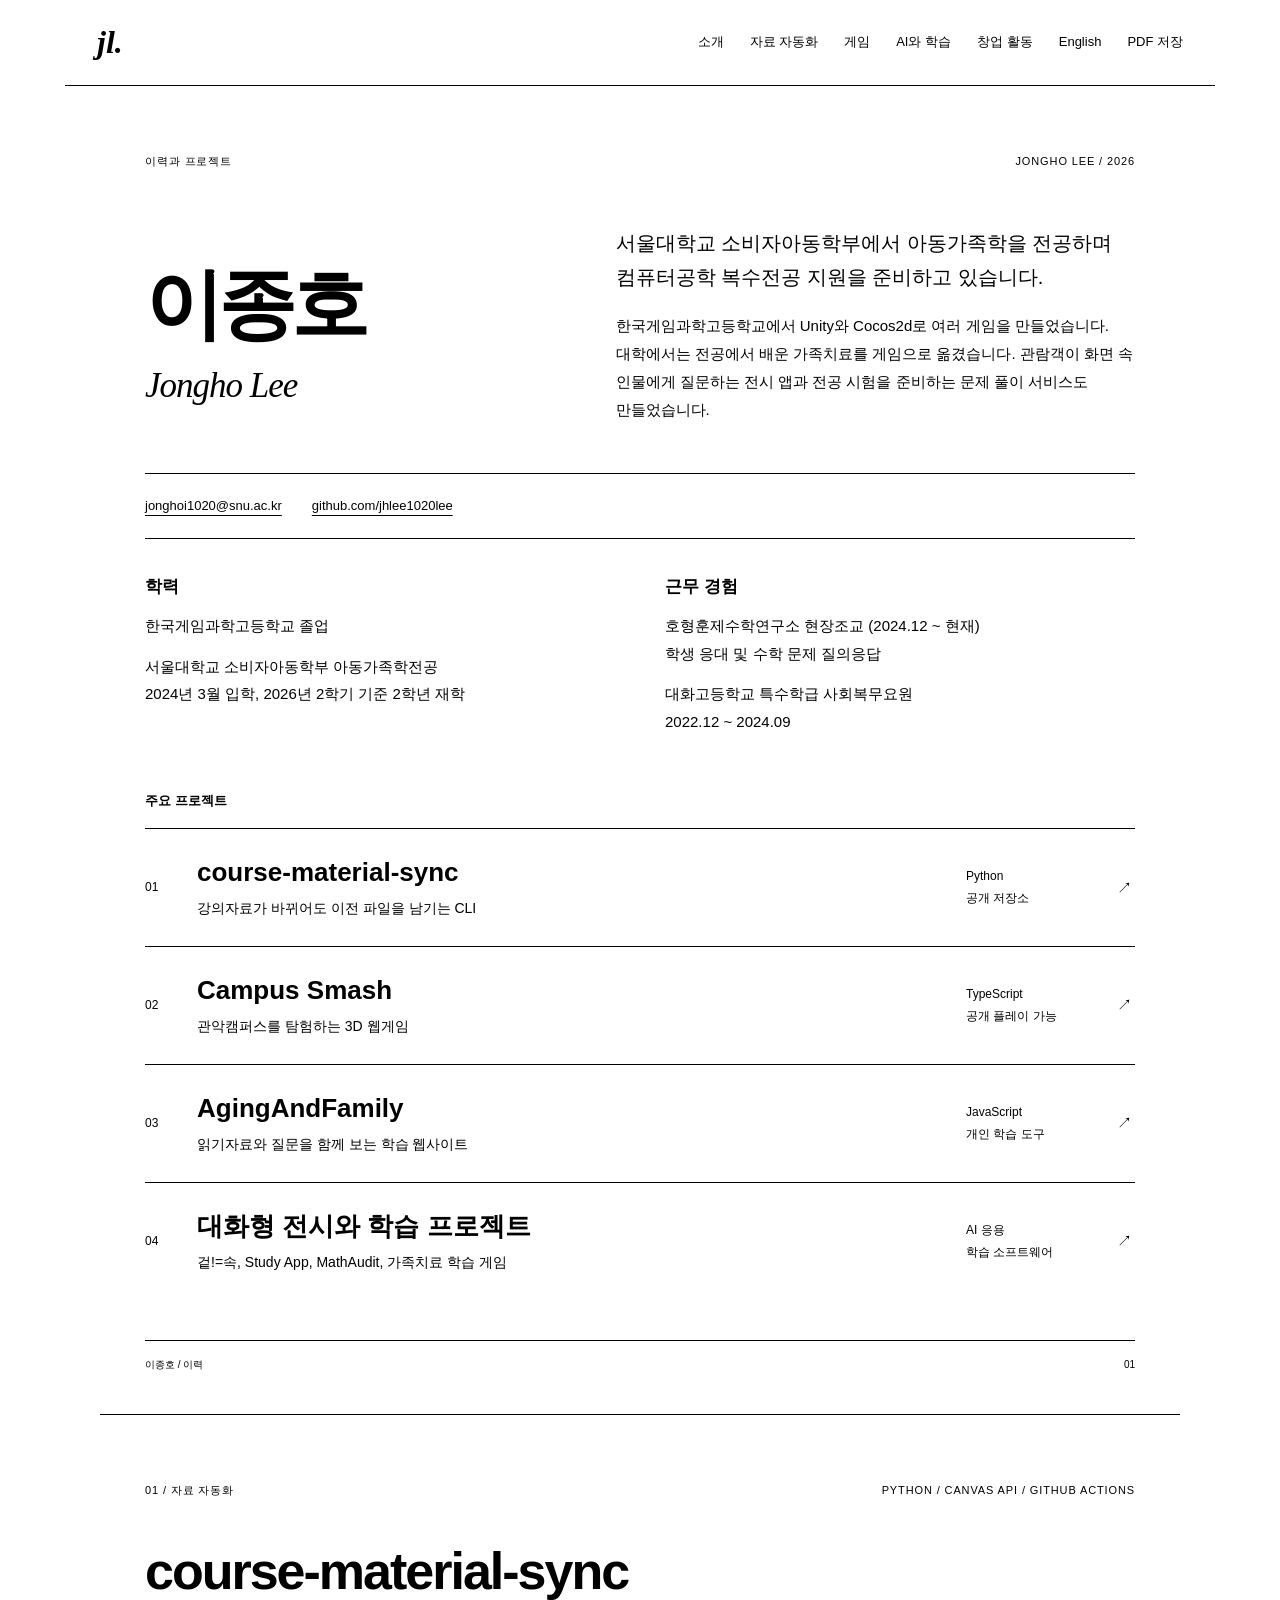
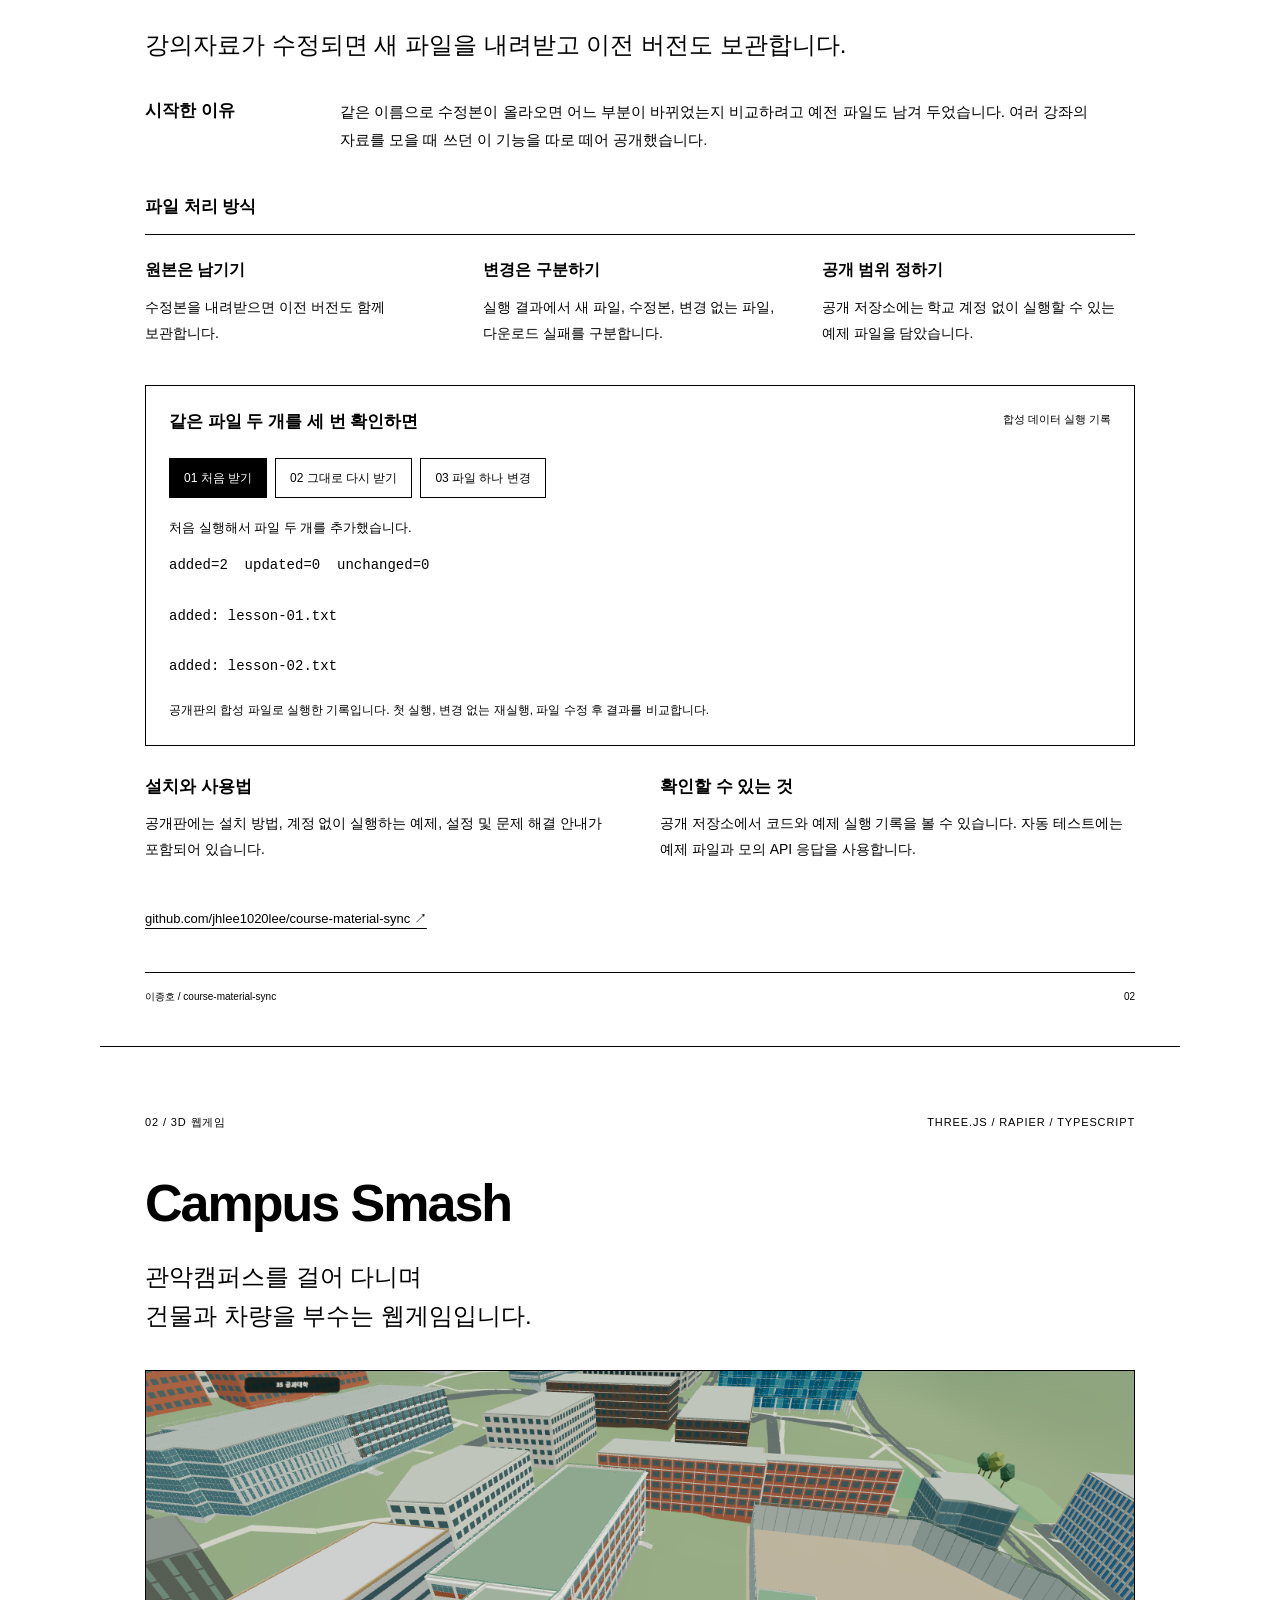
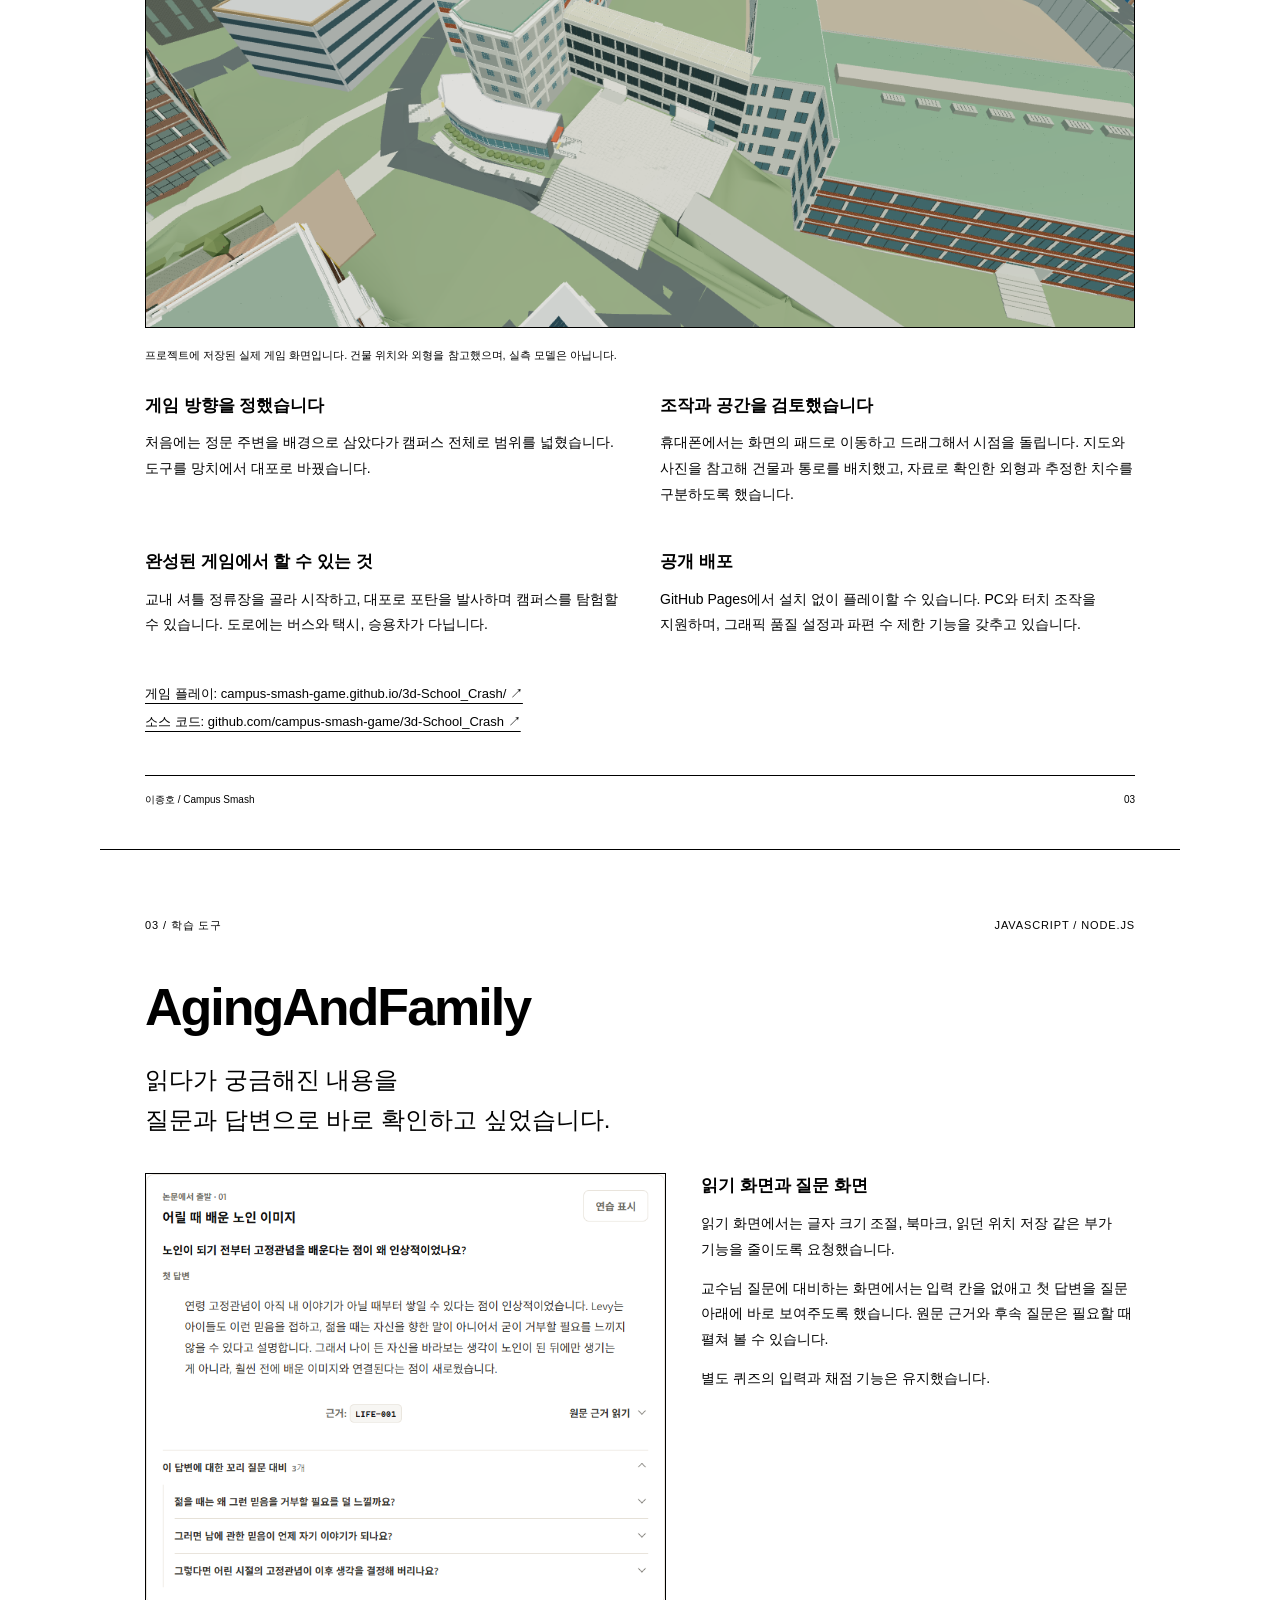
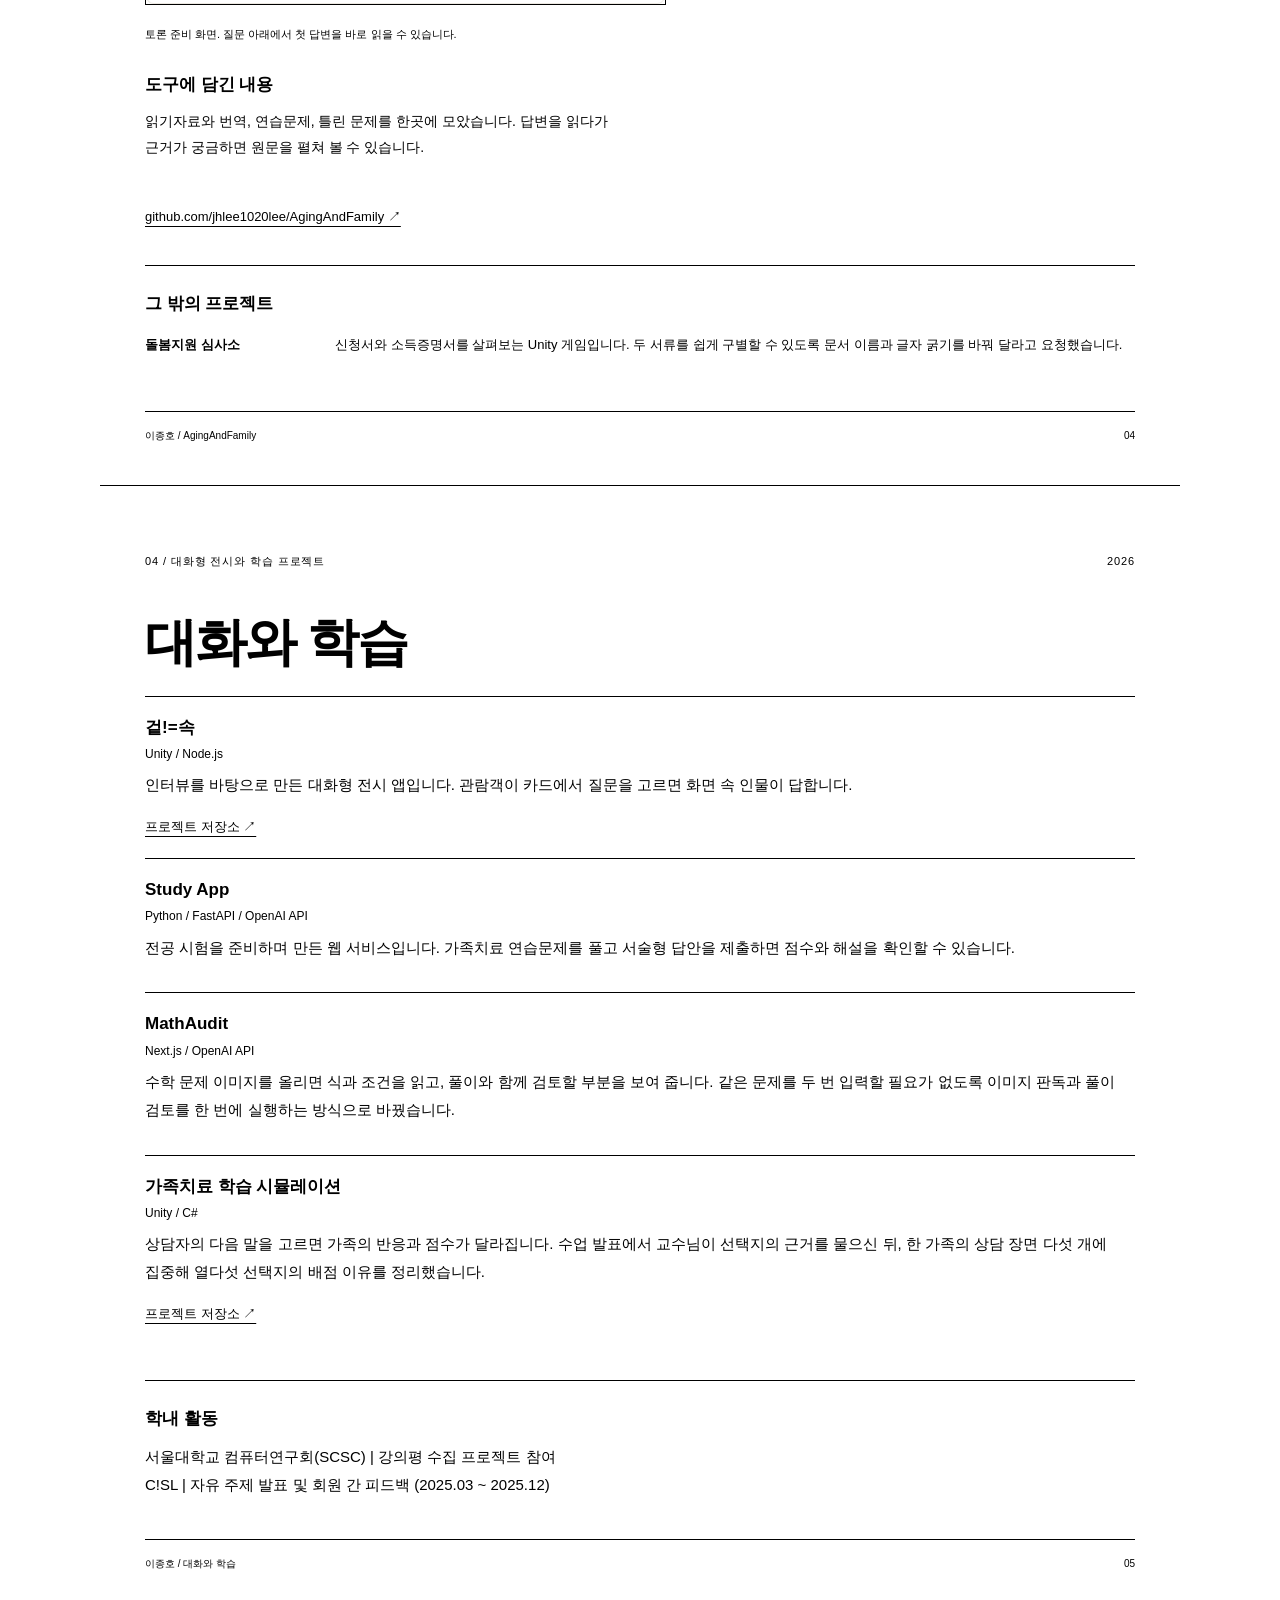
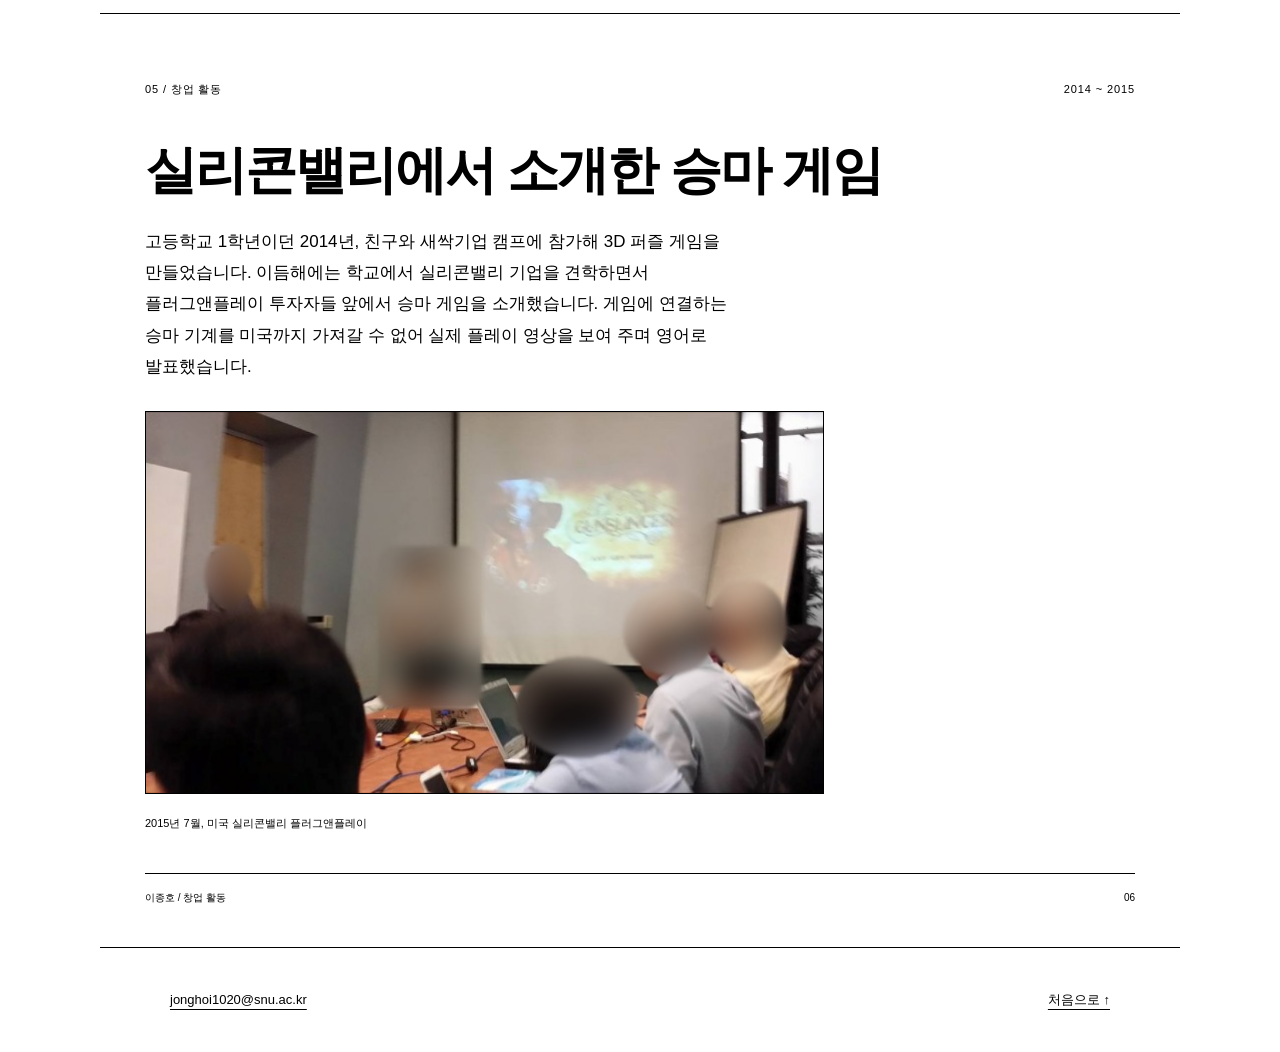
==== commit 1fba621e: "Publish revised portfolio, personal introduction and presentation photos" ====
--- a/resume/index.html
+++ b/resume/index.html
@@ -1,44 +1,86 @@
-<!doctype html>
-<html lang="ko"><head><meta charset="utf-8"><meta name="viewport" content="width=device-width,initial-scale=1"><title>이종호 | 이력과 프로젝트</title><meta name="description" content="서울대학교 아동가족학전공 이종호의 포트폴리오. 대화형 전시, 학습 도구, 자료 자동화와 게임 프로젝트를 소개합니다."><link rel="stylesheet" href="/assets/resume.css"><script src="/assets/resume.js" defer></script></head>
-<body><header class="nav"><a href="/index.html" class="brand">jl.</a><nav><a href="#profile">소개</a><a href="#sync">자료 자동화</a><a href="#campus">게임</a><a href="#software">AI와 학습</a><a href="/index.html">English</a><a href="/assets/jongho-lee-portfolio.pdf" download>PDF 저장</a></nav></header>
-<main>
-<section class="sheet cover" id="profile"><div class="folio"><span>이력과 프로젝트</span><span>JONGHO LEE / 2026</span></div>
-<div class="identity"><h1>이종호<span>Jongho Lee</span></h1><div class="intro"><p>서울대학교 소비자아동학부에서 아동가족학을 전공하며 컴퓨터공학 복수전공 지원을 준비하고 있습니다.</p><p>한국게임과학고등학교에서 Unity와 Cocos2d로 여러 게임을 만들었습니다. 대학에서는 전공 수업을 게임으로 옮기거나, 인터뷰 속 인물에게 관람객이 직접 질문을 건네는 전시 앱을 만드는 등 관심 있는 주제를 개발로 이어 왔습니다.</p></div></div>
-<div class="contact"><a href="mailto:jonghoi1020@snu.ac.kr">jonghoi1020@snu.ac.kr</a><a href="https://github.com/jhlee1020lee">github.com/jhlee1020lee</a></div>
-<div class="profile-grid"><div><h2>학력</h2><p>한국게임과학고등학교 졸업</p><p>서울대학교 소비자아동학부 아동가족학전공<br>2024년 3월 입학, 2026년 2학기 기준 2학년 재학</p></div><div><h2>근무 경험</h2><p>호형훈제수학연구소 현장조교 (2024.12 ~ 현재)<br>학생 응대 및 수학 문제 질의응답</p><p>대화고등학교 특수학급 사회복무요원<br>2022.12 ~ 2024.09</p></div></div>
-<h2 class="work-label">주요 프로젝트</h2>
-<a class="work-entry" href="#sync"><span class="number">01</span><div><h3>course-material-sync</h3><p>강의자료가 바뀌어도 이전 파일을 남기는 CLI</p></div><span class="kind">Python<br>공개 저장소</span><span aria-hidden="true">↗</span></a>
-<a class="work-entry" href="#campus"><span class="number">02</span><div><h3>Campus Smash</h3><p>관악캠퍼스를 탐험하는 3D 웹게임</p></div><span class="kind">TypeScript<br>공개 플레이 가능</span><span aria-hidden="true">↗</span></a>
-<a class="work-entry" href="#learning"><span class="number">03</span><div><h3>AgingAndFamily</h3><p>읽기자료와 질문을 함께 보는 학습 웹사이트</p></div><span class="kind">JavaScript<br>개인 학습 도구</span><span aria-hidden="true">↗</span></a>
-
-<a class="work-entry" href="#software"><span class="number">04</span><div><h3>대화형 전시와 학습 프로젝트</h3><p>겉!=속, Study App, MathAudit, 가족치료 학습 게임</p></div><span class="kind">AI 응용<br>학습 소프트웨어</span><span aria-hidden="true">↗</span></a>
-<footer class="page-foot"><span>이종호 / 이력</span><span>01</span></footer></section>
-
-<section class="sheet" id="sync"><div class="folio"><span>01 / 자료 자동화</span><span>PYTHON / CANVAS API / GITHUB ACTIONS</span></div><h2 class="case-title">course-material-sync</h2><p class="deck">다시 받은 자료에서 무엇이 바뀌었는지,<br>이전 파일은 어디에 있는지 알 수 있도록.</p>
-<div class="case-intro"><h3>시작한 이유</h3><p>수업 자료가 새로 올라오면 기존 자료와 비교하고 이전 버전도 남기고 싶었습니다. 과목별로 공부를 이어갈 때 어떤 자료가 갱신됐는지 확인할 수 있어야 했습니다. 개인 학습에서 쓰던 자료 자동화 흐름 중 파일 수집 부분을 공개용 CLI로 분리했습니다.</p></div>
-<h3 class="section-label">파일 처리 방식</h3><div class="decisions"><div><b>원본은 남기기</b><p>수정본을 내려받으면 이전 버전도 함께 보관합니다.</p></div><div><b>변경은 구분하기</b><p>실행 결과에서 새 파일, 수정본, 변경 없는 파일, 다운로드 실패를 구분합니다.</p></div><div><b>공개 범위 정하기</b><p>공개 저장소에는 학교 계정 없이 실행할 수 있는 예제 파일을 담았습니다.</p></div></div>
-<div class="recording"><div class="recording-top"><h3>같은 파일 두 개를 세 번 확인하면</h3><span>합성 데이터 실행 기록</span></div><div class="run-tabs" role="group" aria-label="실행 기록 선택"><button data-run="0" aria-pressed="true">01 처음 받기</button><button data-run="1" aria-pressed="false">02 그대로 다시 받기</button><button data-run="2" aria-pressed="false">03 파일 하나 변경</button></div><p id="run-context" aria-live="polite">처음 실행해서 파일 두 개를 추가했습니다.</p><pre id="run-output">added=2  updated=0  unchanged=0
-added: lesson-01.txt
-added: lesson-02.txt</pre><div class="print-runs"><div><b>처음 받기</b><span>추가 2</span></div><div><b>변경 없이 재실행</b><span>동일 2</span></div><div><b>한 파일 수정 후</b><span>변경 1 / 동일 1</span></div></div><p class="caption">공개판의 합성 파일로 실행한 기록입니다. 첫 실행, 변경 없는 재실행, 파일 수정 후 결과를 비교합니다.</p></div>
-<div class="case-bottom"><div><h3>설치와 사용법</h3><p>공개판에는 설치, 계정 없이 실행하는 예제, 설정과 문제 해결 안내가 포함되어 있습니다.</p></div><div><h3>확인할 수 있는 것</h3><p>공개 코드, 실행 예제와 CI 기록을 확인할 수 있습니다. 예제와 CI에서는 합성 파일과 모의 API 응답으로 동작을 검사합니다.</p></div></div>
-<a class="repo" href="https://github.com/jhlee1020lee/course-material-sync">github.com/jhlee1020lee/course-material-sync ↗</a><footer class="page-foot"><span>이종호 / course-material-sync</span><span>02</span></footer></section>
-
-<section class="sheet" id="campus"><div class="folio"><span>02 / 3D 웹게임</span><span>THREE.JS / RAPIER / TYPESCRIPT</span></div><h2 class="case-title">Campus Smash</h2><p class="deck">관악캠퍼스를 걸어 다니며<br>건물과 차량을 부수는 웹게임입니다.</p>
-<figure class="campus-image"><img src="/assets/campus-smash.png" width="1280" height="720" alt="Campus Smash에 구현된 서울대학교 공대 건물과 주변 도로"><figcaption>프로젝트에 저장된 실제 게임 화면. 건물 위치와 외형을 참고했으며, 실측 모델은 아닙니다.</figcaption></figure>
-<div class="case-bottom"><div><h3>게임 방향을 정했습니다</h3><p>설치 없이 PC와 모바일 브라우저에서 플레이하는 게임을 요청했습니다. 정문 주변에서 캠퍼스 전체로 범위를 넓히고, 망치 대신 대포를 사용하는 방식으로 바꾸도록 했습니다.</p></div><div><h3>조작과 공간을 검토했습니다</h3><p>모바일에서는 이동 패드와 화면 드래그로 시점을 조절하도록 요구했습니다. 건물 외관과 주변 통로는 지도와 사진을 대조하고, 확인한 형태와 추정한 치수를 구분하도록 했습니다.</p></div></div>
-<div class="case-bottom"><div><h3>완성된 게임에서 할 수 있는 것</h3><p>교내 셔틀 정류장을 골라 시작하고, 대포로 포탄을 발사하며 캠퍼스를 탐험할 수 있습니다. 도로에는 버스와 택시, 승용차가 다닙니다.</p></div><div><h3>공개 배포</h3><p>GitHub Pages에서 설치 없이 플레이할 수 있습니다. PC와 터치 조작을 지원하며, 그래픽 품질 설정과 파편 수 제한을 갖추고 있습니다.</p></div></div>
-
-<p><a class="repo" href="https://campus-smash-game.github.io/3d-School_Crash/">게임 플레이: campus-smash-game.github.io/3d-School_Crash/ ↗</a><br><a class="repo" href="https://github.com/campus-smash-game/3d-School_Crash">소스 코드: github.com/campus-smash-game/3d-School_Crash ↗</a></p>
-<footer class="page-foot"><span>이종호 / Campus Smash</span><span>03</span></footer></section>
-
-<section class="sheet" id="learning"><div class="folio"><span>03 / 학습 도구</span><span>JAVASCRIPT / NODE.JS</span></div><h2 class="case-title">AgingAndFamily</h2><p class="deck">읽다가 궁금해진 내용을<br>질문과 답변으로 바로 확인하고 싶었습니다.</p>
-<div class="learning-layout"><figure><img src="/assets/aging-answer.png" width="744" height="616" alt="질문 아래 첫 답변이 표시되고 원문 근거와 후속 질문을 펼쳐 볼 수 있는 실제 학습 화면"><figcaption>기존 로컬 화면 캡처. 질문 바로 아래에 첫 답변이 보입니다.</figcaption></figure><div class="learning-copy"><h3>읽기 화면과 질문 화면</h3><p>읽기 화면에서는 글자 크기 조절, 북마크, 읽던 위치 저장 같은 부가 기능을 줄이도록 요청했습니다.</p><p>교수님 질문에 대비하는 화면에서는 입력 칸을 없애고 첫 답변을 질문 아래에 바로 보여주도록 했습니다. 원문 근거와 후속 질문은 필요할 때 펼쳐 볼 수 있습니다.</p><p>별도 퀴즈의 입력과 채점 기능은 유지했습니다.</p></div></div>
-<div class="case-bottom"><div><h3>도구에 담긴 내용</h3><p>읽기자료와 번역, 연습문제, 오답 복습을 한곳에 모았습니다. 답변에서 원문 근거를 확인하는 흐름을 갖추고 있습니다.</p></div></div><a class="repo" href="https://github.com/jhlee1020lee/AgingAndFamily">github.com/jhlee1020lee/AgingAndFamily ↗</a>
-<div class="games"><h3>그 밖의 프로젝트</h3><div class="game-row"><b>돌봄지원 심사소</b><p>Unity 기반 문서 심사 게임입니다. 신청서와 소득증명서를 구별하기 쉽도록 글자 굵기와 문서 라벨의 수정을 요청했습니다. 로컬 빌드가 있는 프로젝트입니다.</p></div></div>
-<footer class="page-foot"><span>이종호 / AgingAndFamily</span><span>04</span></footer></section>
-<section class="sheet" id="software"><div class="folio"><span>04 / 대화형 전시와 학습 프로젝트</span><span>2026</span></div><h2 class="case-title">대화와 학습</h2><article class="project-brief" id="interview"><h3>겉!=속</h3><p class="minor">Unity / Node.js</p><p>인터뷰를 바탕으로 만든 대화형 전시 앱입니다. 관람객이 카드에서 질문을 고르면 화면 속 인물이 답합니다.</p><a class="repo" href="https://github.com/jhlee1020lee/-snu-avatar-chat-prototype">프로젝트 저장소 ↗</a></article>
-<article class="project-brief" id="study-app"><h3>Study App</h3><p class="minor">Python / FastAPI / OpenAI API</p><p>전공 시험을 준비하며 만든 웹 서비스입니다. 가족치료 연습문제를 풀고 서술형 답안을 제출하면 점수와 해설을 볼 수 있습니다.</p></article>
-<article class="project-brief" id="mathaudit"><h3>MathAudit</h3><p class="minor">Next.js / OpenAI API</p><p>수학 문제 이미지를 올리면 식과 조건을 읽고, 풀이와 함께 검토할 부분을 보여 줍니다. 같은 문제를 두 번 입력할 필요가 없도록 이미지 판독과 풀이 검토를 한 번에 실행하는 방식으로 바꿨습니다.</p></article>
-<article class="project-brief" id="therapy"><h3>가족치료 학습 시뮬레이션</h3><p class="minor">Unity / C#</p><p>상담 장면을 읽고 다음에 할 말을 고르면 가족의 반응과 점수가 달라지는 게임입니다. 교수님이 선택지마다 점수가 다른 이유를 물으신 뒤, 한 가족의 상담 다섯 장면에 집중해 열다섯 선택지에 점수를 준 이유를 정리했습니다.</p><a class="repo" href="https://github.com/jhlee1020lee/FamilyTherapy">프로젝트 저장소 ↗</a></article>
-<div class="games"><h3>학내 활동</h3><p>바쿠스 | 컴퓨터공학부 시스템 관리 동아리 활동 중<br>서울대학교 컴퓨터연구회(SCSC) | 강의평 수집 프로젝트 참여<br>C!SL | 자유 주제 발표 및 회원 간 피드백 (2025.03 ~ 2025.12)</p></div><footer class="page-foot"><span>이종호 / 대화와 학습</span><span>05</span></footer></section>
-</main><footer class="web-footer"><a href="mailto:jonghoi1020@snu.ac.kr">jonghoi1020@snu.ac.kr</a><a href="#profile">처음으로 ↑</a></footer></body></html>+<!doctype html>
+<html lang="ko"><head><meta charset="utf-8"><meta name="viewport" content="width=device-width,initial-scale=1"><title>이종호 | 이력과 프로젝트</title><meta name="description" content="서울대학교 아동가족학전공 이종호의 포트폴리오. 대화형 전시, 학습 도구, 자료 자동화와 게임 프로젝트를 소개합니다."><link rel="stylesheet" href="../assets/resume.css"><script src="../assets/resume.js" defer></script><style>.pitch-body{max-width:65ch;font-size:1.06rem;margin:1.5rem 0}.pitch-photo{margin:1.8rem 0}.pitch-photo img{max-width:679px;height:auto}.pitch-photo figcaption{margin-top:.6rem}@media print{.pitch-body{font-size:11pt}.pitch-photo img{max-width:150mm}}</style></head>+
+<body><header class="nav"><a href="../index.html" class="brand">jl.</a><nav><a href="#profile">소개</a><a href="#sync">자료 자동화</a><a href="#campus">게임</a><a href="#software">AI와 학습</a><a href="#pitch">창업 활동</a><a href="../index.html">English</a><a href="../assets/jongho-lee-portfolio.pdf" download>PDF 저장</a></nav></header>+
+<main>+
+<section class="sheet cover" id="profile"><div class="folio"><span>이력과 프로젝트</span><span>JONGHO LEE / 2026</span></div>+
+<div class="identity"><h1>이종호<span>Jongho Lee</span></h1><div class="intro"><p>서울대학교 소비자아동학부에서 아동가족학을 전공하며 컴퓨터공학 복수전공 지원을 준비하고 있습니다.</p><p>한국게임과학고등학교에서 Unity와 Cocos2d로 여러 게임을 만들었습니다. 대학에서는 전공에서 배운 가족치료를 게임으로 옮겼습니다. 관람객이 화면 속 인물에게 질문하는 전시 앱과 전공 시험을 준비하는 문제 풀이 서비스도 만들었습니다.</p></div></div>+
+<div class="contact"><a href="mailto:jonghoi1020@snu.ac.kr">jonghoi1020@snu.ac.kr</a><a href="https://github.com/jhlee1020lee">github.com/jhlee1020lee</a></div>+
+<div class="profile-grid"><div><h2>학력</h2><p>한국게임과학고등학교 졸업</p><p>서울대학교 소비자아동학부 아동가족학전공<br>2024년 3월 입학, 2026년 2학기 기준 2학년 재학</p></div><div><h2>근무 경험</h2><p>호형훈제수학연구소 현장조교 (2024.12 ~ 현재)<br>학생 응대 및 수학 문제 질의응답</p><p>대화고등학교 특수학급 사회복무요원<br>2022.12 ~ 2024.09</p></div></div>+
+<h2 class="work-label">주요 프로젝트</h2>+
+<a class="work-entry" href="#sync"><span class="number">01</span><div><h3>course-material-sync</h3><p>강의자료가 바뀌어도 이전 파일을 남기는 CLI</p></div><span class="kind">Python<br>공개 저장소</span><span aria-hidden="true">↗</span></a>+
+<a class="work-entry" href="#campus"><span class="number">02</span><div><h3>Campus Smash</h3><p>관악캠퍼스를 탐험하는 3D 웹게임</p></div><span class="kind">TypeScript<br>공개 플레이 가능</span><span aria-hidden="true">↗</span></a>+
+<a class="work-entry" href="#learning"><span class="number">03</span><div><h3>AgingAndFamily</h3><p>읽기자료와 질문을 함께 보는 학습 웹사이트</p></div><span class="kind">JavaScript<br>개인 학습 도구</span><span aria-hidden="true">↗</span></a>+
++
+<a class="work-entry" href="#software"><span class="number">04</span><div><h3>대화형 전시와 학습 프로젝트</h3><p>겉!=속, Study App, MathAudit, 가족치료 학습 게임</p></div><span class="kind">AI 응용<br>학습 소프트웨어</span><span aria-hidden="true">↗</span></a>+
+<footer class="page-foot"><span>이종호 / 이력</span><span>01</span></footer></section>+
++
+<section class="sheet" id="sync"><div class="folio"><span>01 / 자료 자동화</span><span>PYTHON / CANVAS API / GITHUB ACTIONS</span></div><h2 class="case-title">course-material-sync</h2><p class="deck">강의자료가 수정되면 새 파일을 내려받고 이전 버전도 보관합니다.</p>+
+<div class="case-intro"><h3>시작한 이유</h3><p>같은 이름으로 수정본이 올라오면 어느 부분이 바뀌었는지 비교하려고 예전 파일도 남겨 두었습니다. 여러 강좌의 자료를 모을 때 쓰던 이 기능을 따로 떼어 공개했습니다.</p></div>+
+<h3 class="section-label">파일 처리 방식</h3><div class="decisions"><div><b>원본은 남기기</b><p>수정본을 내려받으면 이전 버전도 함께 보관합니다.</p></div><div><b>변경은 구분하기</b><p>실행 결과에서 새 파일, 수정본, 변경 없는 파일, 다운로드 실패를 구분합니다.</p></div><div><b>공개 범위 정하기</b><p>공개 저장소에는 학교 계정 없이 실행할 수 있는 예제 파일을 담았습니다.</p></div></div>+
+<div class="recording"><div class="recording-top"><h3>같은 파일 두 개를 세 번 확인하면</h3><span>합성 데이터 실행 기록</span></div><div class="run-tabs" role="group" aria-label="실행 기록 선택"><button data-run="0" aria-pressed="true">01 처음 받기</button><button data-run="1" aria-pressed="false">02 그대로 다시 받기</button><button data-run="2" aria-pressed="false">03 파일 하나 변경</button></div><p id="run-context" aria-live="polite">처음 실행해서 파일 두 개를 추가했습니다.</p><pre id="run-output">added=2  updated=0  unchanged=0+
+added: lesson-01.txt+
+added: lesson-02.txt</pre><div class="print-runs"><div><b>처음 받기</b><span>추가 2</span></div><div><b>변경 없이 재실행</b><span>동일 2</span></div><div><b>한 파일 수정 후</b><span>변경 1 / 동일 1</span></div></div><p class="caption">공개판의 합성 파일로 실행한 기록입니다. 첫 실행, 변경 없는 재실행, 파일 수정 후 결과를 비교합니다.</p></div>+
+<div class="case-bottom"><div><h3>설치와 사용법</h3><p>공개판에는 설치 방법, 계정 없이 실행하는 예제, 설정 및 문제 해결 안내가 포함되어 있습니다.</p></div><div><h3>확인할 수 있는 것</h3><p>공개 저장소에서 코드와 예제 실행 기록을 볼 수 있습니다. 자동 테스트에는 예제 파일과 모의 API 응답을 사용합니다.</p></div></div>+
+<a class="repo" href="https://github.com/jhlee1020lee/course-material-sync">github.com/jhlee1020lee/course-material-sync ↗</a><footer class="page-foot"><span>이종호 / course-material-sync</span><span>02</span></footer></section>+
++
+<section class="sheet" id="campus"><div class="folio"><span>02 / 3D 웹게임</span><span>THREE.JS / RAPIER / TYPESCRIPT</span></div><h2 class="case-title">Campus Smash</h2><p class="deck">관악캠퍼스를 걸어 다니며<br>건물과 차량을 부수는 웹게임입니다.</p>+
+<figure class="campus-image"><img src="../assets/campus-smash.png" width="1280" height="720" alt="Campus Smash에 구현된 서울대학교 공대 건물과 주변 도로"><figcaption>프로젝트에 저장된 실제 게임 화면입니다. 건물 위치와 외형을 참고했으며, 실측 모델은 아닙니다.</figcaption></figure>+
+<div class="case-bottom"><div><h3>게임 방향을 정했습니다</h3><p>처음에는 정문 주변을 배경으로 삼았다가 캠퍼스 전체로 범위를 넓혔습니다. 도구를 망치에서 대포로 바꿨습니다.</p></div><div><h3>조작과 공간을 검토했습니다</h3><p>휴대폰에서는 화면의 패드로 이동하고 드래그해서 시점을 돌립니다. 지도와 사진을 참고해 건물과 통로를 배치했고, 자료로 확인한 외형과 추정한 치수를 구분하도록 했습니다.</p></div></div>+
+<div class="case-bottom"><div><h3>완성된 게임에서 할 수 있는 것</h3><p>교내 셔틀 정류장을 골라 시작하고, 대포로 포탄을 발사하며 캠퍼스를 탐험할 수 있습니다. 도로에는 버스와 택시, 승용차가 다닙니다.</p></div><div><h3>공개 배포</h3><p>GitHub Pages에서 설치 없이 플레이할 수 있습니다. PC와 터치 조작을 지원하며, 그래픽 품질 설정과 파편 수 제한 기능을 갖추고 있습니다.</p></div></div>+
++
+<p><a class="repo" href="https://campus-smash-game.github.io/3d-School_Crash/">게임 플레이: campus-smash-game.github.io/3d-School_Crash/ ↗</a><br><a class="repo" href="https://github.com/campus-smash-game/3d-School_Crash">소스 코드: github.com/campus-smash-game/3d-School_Crash ↗</a></p>+
+<footer class="page-foot"><span>이종호 / Campus Smash</span><span>03</span></footer></section>+
++
+<section class="sheet" id="learning"><div class="folio"><span>03 / 학습 도구</span><span>JAVASCRIPT / NODE.JS</span></div><h2 class="case-title">AgingAndFamily</h2><p class="deck">읽다가 궁금해진 내용을<br>질문과 답변으로 바로 확인하고 싶었습니다.</p>+
+<div class="learning-layout"><figure><img src="../assets/aging-answer.png" width="744" height="616" alt="질문 아래 첫 답변이 표시되고 원문 근거와 후속 질문을 펼쳐 볼 수 있는 실제 학습 화면"><figcaption>토론 준비 화면. 질문 아래에서 첫 답변을 바로 읽을 수 있습니다.</figcaption></figure><div class="learning-copy"><h3>읽기 화면과 질문 화면</h3><p>읽기 화면에서는 글자 크기 조절, 북마크, 읽던 위치 저장 같은 부가 기능을 줄이도록 요청했습니다.</p><p>교수님 질문에 대비하는 화면에서는 입력 칸을 없애고 첫 답변을 질문 아래에 바로 보여주도록 했습니다. 원문 근거와 후속 질문은 필요할 때 펼쳐 볼 수 있습니다.</p><p>별도 퀴즈의 입력과 채점 기능은 유지했습니다.</p></div></div>+
+<div class="case-bottom"><div><h3>도구에 담긴 내용</h3><p>읽기자료와 번역, 연습문제, 틀린 문제를 한곳에 모았습니다. 답변을 읽다가 근거가 궁금하면 원문을 펼쳐 볼 수 있습니다.</p></div></div><a class="repo" href="https://github.com/jhlee1020lee/AgingAndFamily">github.com/jhlee1020lee/AgingAndFamily ↗</a>+
+<div class="games"><h3>그 밖의 프로젝트</h3><div class="game-row"><b>돌봄지원 심사소</b><p>신청서와 소득증명서를 살펴보는 Unity 게임입니다. 두 서류를 쉽게 구별할 수 있도록 문서 이름과 글자 굵기를 바꿔 달라고 요청했습니다.</p></div></div>+
+<footer class="page-foot"><span>이종호 / AgingAndFamily</span><span>04</span></footer></section>+
+<section class="sheet" id="software"><div class="folio"><span>04 / 대화형 전시와 학습 프로젝트</span><span>2026</span></div><h2 class="case-title">대화와 학습</h2><article class="project-brief" id="interview"><h3>겉!=속</h3><p class="minor">Unity / Node.js</p><p>인터뷰를 바탕으로 만든 대화형 전시 앱입니다. 관람객이 카드에서 질문을 고르면 화면 속 인물이 답합니다.</p><a class="repo" href="https://github.com/jhlee1020lee/-snu-avatar-chat-prototype">프로젝트 저장소 ↗</a></article>+
+<article class="project-brief" id="study-app"><h3>Study App</h3><p class="minor">Python / FastAPI / OpenAI API</p><p>전공 시험을 준비하며 만든 웹 서비스입니다. 가족치료 연습문제를 풀고 서술형 답안을 제출하면 점수와 해설을 확인할 수 있습니다.</p></article>+
+<article class="project-brief" id="mathaudit"><h3>MathAudit</h3><p class="minor">Next.js / OpenAI API</p><p>수학 문제 이미지를 올리면 식과 조건을 읽고, 풀이와 함께 검토할 부분을 보여 줍니다. 같은 문제를 두 번 입력할 필요가 없도록 이미지 판독과 풀이 검토를 한 번에 실행하는 방식으로 바꿨습니다.</p></article>+
+<article class="project-brief" id="therapy"><h3>가족치료 학습 시뮬레이션</h3><p class="minor">Unity / C#</p><p>상담자의 다음 말을 고르면 가족의 반응과 점수가 달라집니다. 수업 발표에서 교수님이 선택지의 근거를 물으신 뒤, 한 가족의 상담 장면 다섯 개에 집중해 열다섯 선택지의 배점 이유를 정리했습니다.</p><a class="repo" href="https://github.com/jhlee1020lee/FamilyTherapy">프로젝트 저장소 ↗</a></article>+
+<div class="games"><h3>학내 활동</h3><p>서울대학교 컴퓨터연구회(SCSC) | 강의평 수집 프로젝트 참여<br>C!SL | 자유 주제 발표 및 회원 간 피드백 (2025.03 ~ 2025.12)</p></div><footer class="page-foot"><span>이종호 / 대화와 학습</span><span>05</span></footer></section>+
+<section class="sheet" id="pitch"><div class="folio"><span>05 / 창업 활동</span><span>2014 ~ 2015</span></div><h2 class="case-title">실리콘밸리에서 소개한 승마 게임</h2><p class="pitch-body">고등학교 1학년이던 2014년, 친구와 새싹기업 캠프에 참가해 3D 퍼즐 게임을 만들었습니다. 이듬해에는 학교에서 실리콘밸리 기업을 견학하면서 플러그앤플레이 투자자들 앞에서 승마 게임을 소개했습니다. 게임에 연결하는 승마 기계를 미국까지 가져갈 수 없어 실제 플레이 영상을 보여 주며 영어로 발표했습니다.</p><figure class="pitch-photo"><img src="../assets/plug-and-play-2015.jpg" width="679" height="382" alt="2015년 실리콘밸리 플러그앤플레이에서 승마 게임을 소개하는 모습"><figcaption>2015년 7월, 미국 실리콘밸리 플러그앤플레이</figcaption></figure><footer class="page-foot"><span>이종호 / 창업 활동</span><span>06</span></footer></section></main><footer class="web-footer"><a href="mailto:jonghoi1020@snu.ac.kr">jonghoi1020@snu.ac.kr</a><a href="#profile">처음으로 ↑</a></footer></body></html>
